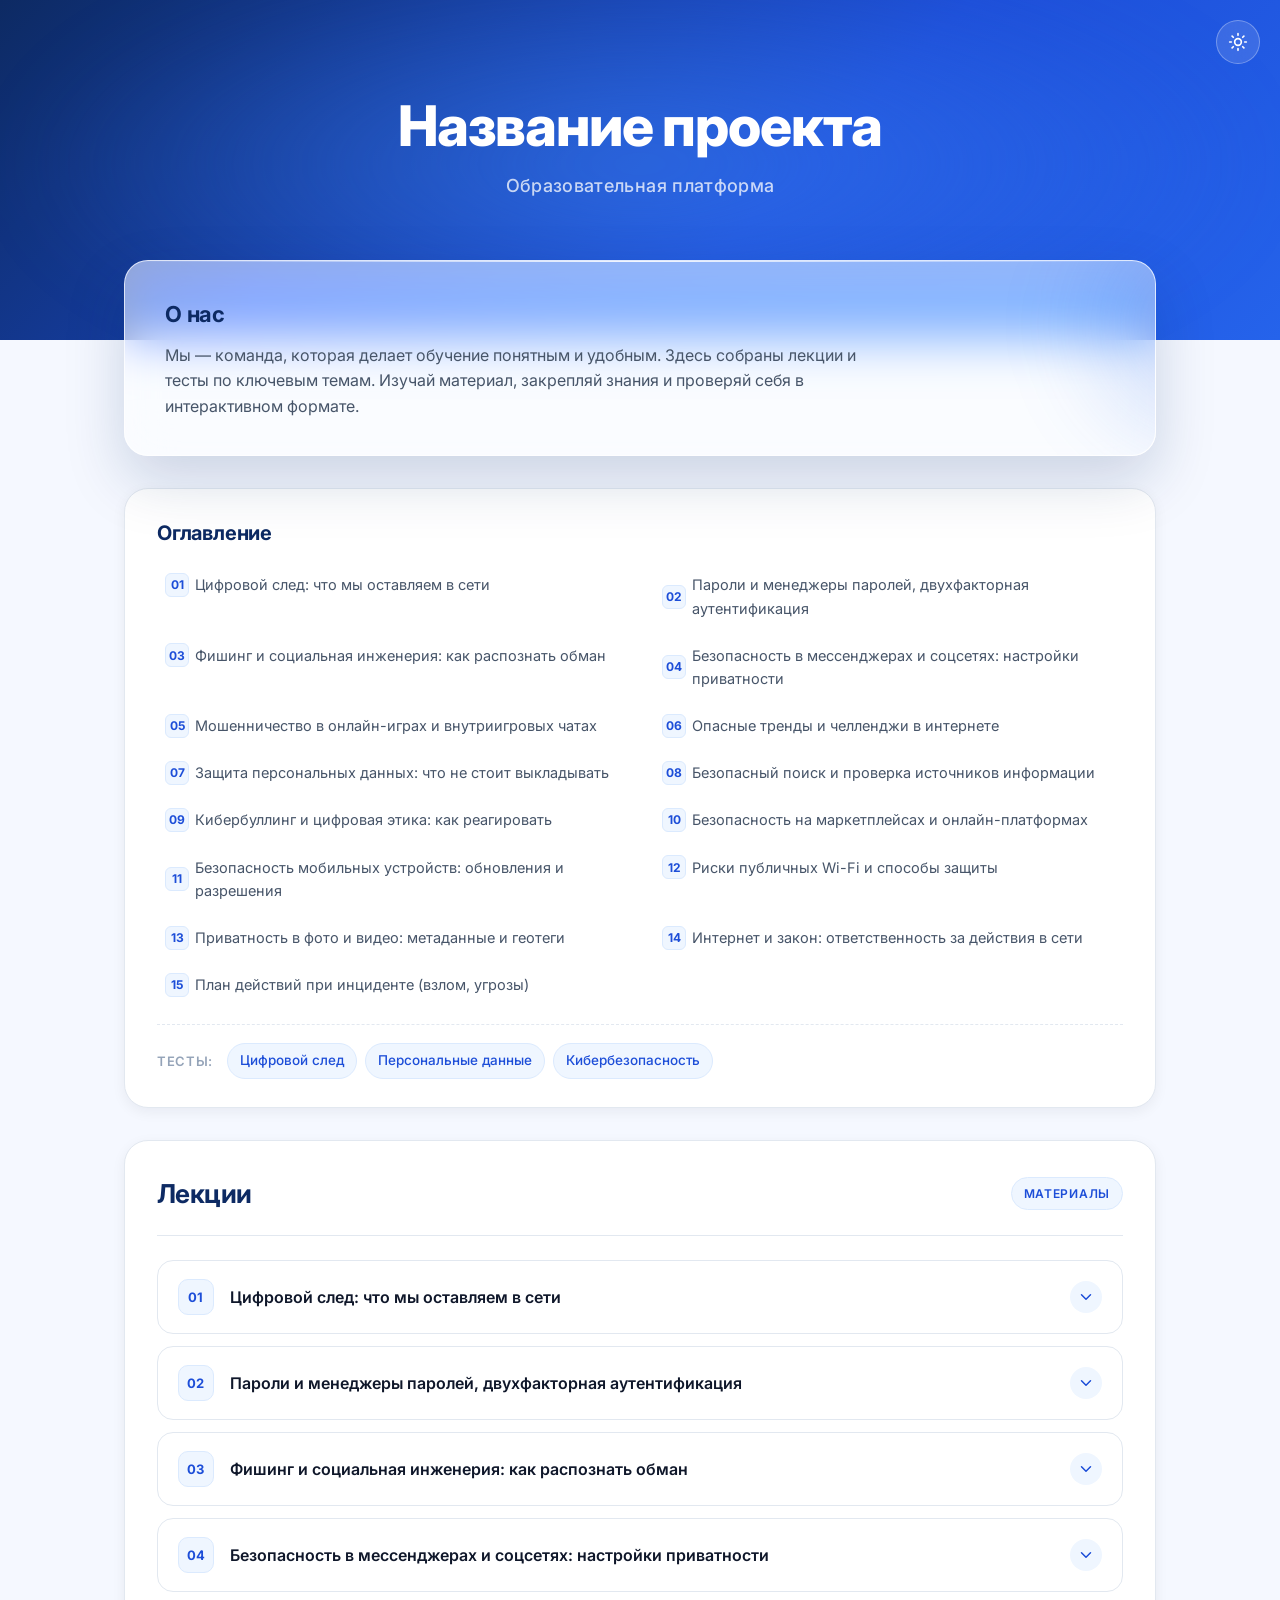
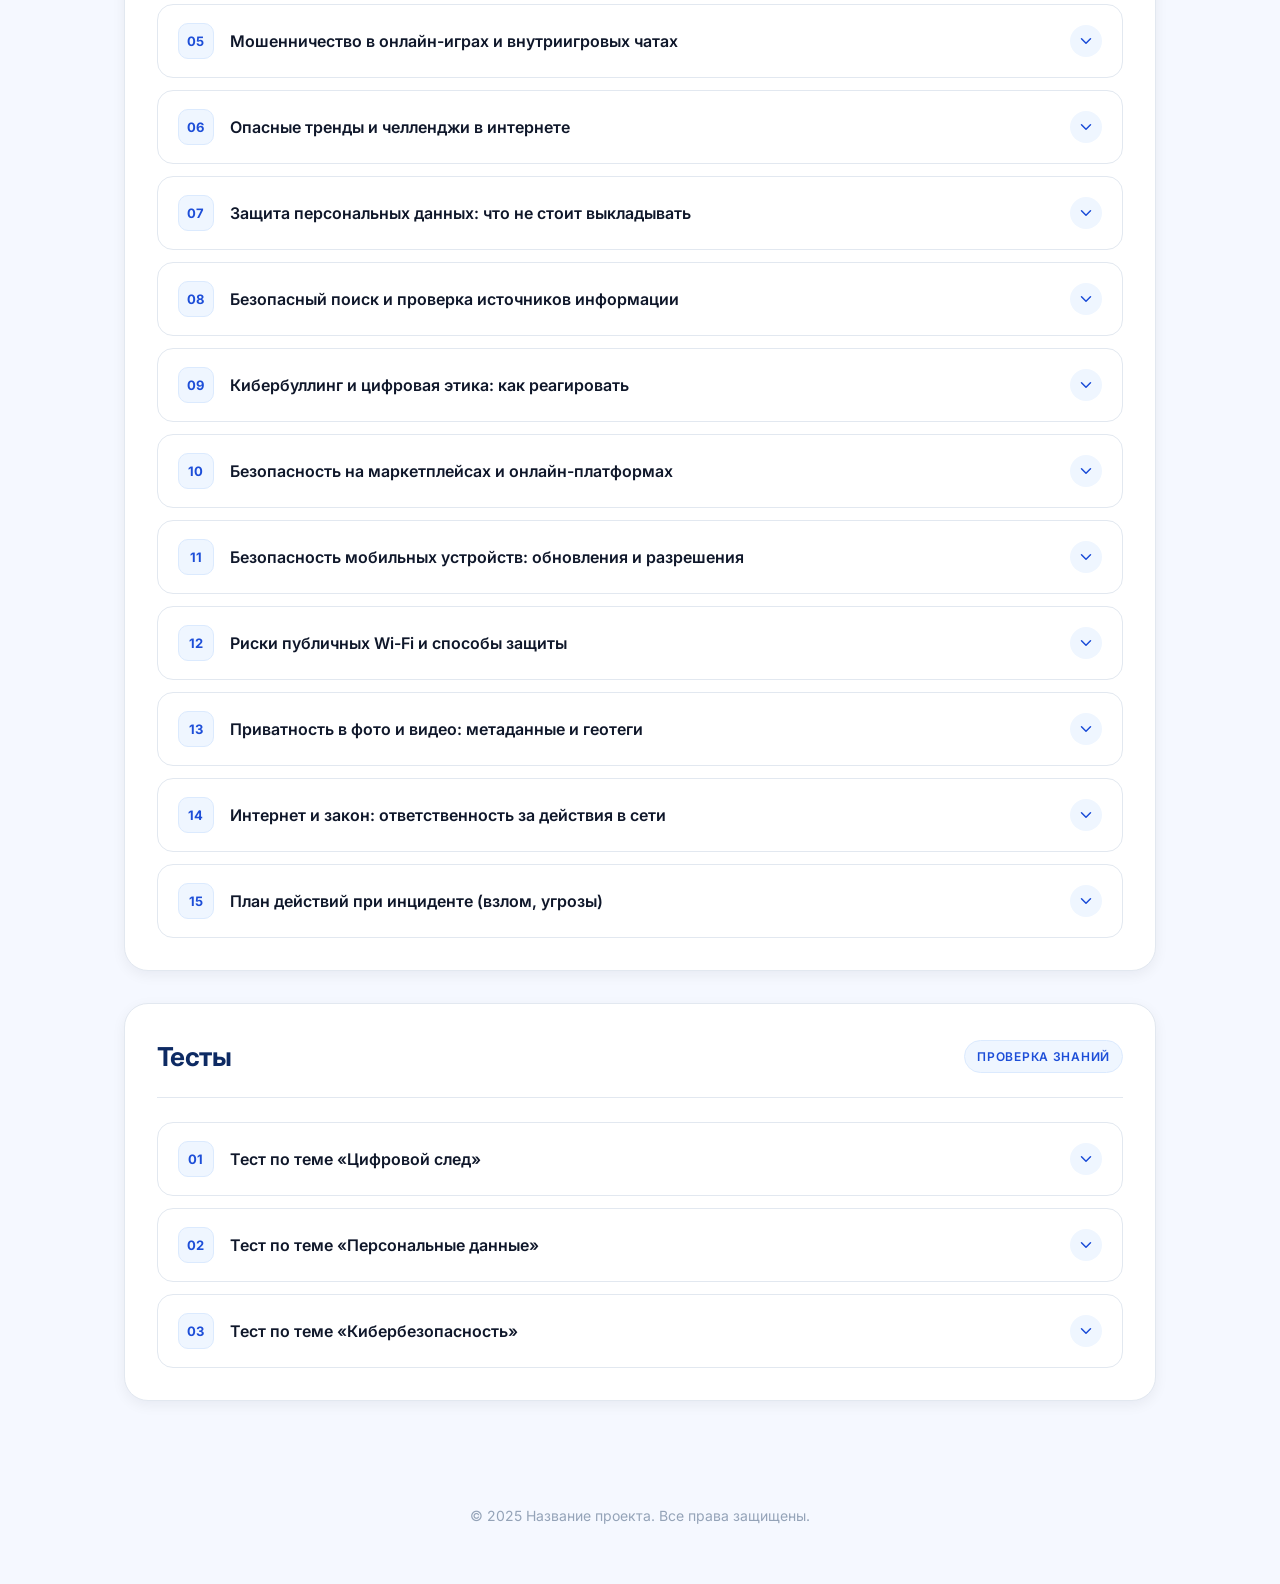
==== index.html @ c42ae63b "Rename dsglkdsg.html to index.html" ====
<!DOCTYPE html>
<html lang="ru">
<head>
  <meta charset="UTF-8" />
  <meta name="viewport" content="width=device-width, initial-scale=1.0" />
  <title>Проект | Лекции и Тесты</title>
  <link rel="preconnect" href="https://fonts.googleapis.com" />
  <link rel="preconnect" href="https://fonts.gstatic.com" crossorigin />
  <link href="https://fonts.googleapis.com/css2?family=Inter:wght@400;500;600;700;800&display=swap" rel="stylesheet" />
  <link rel="stylesheet" href="style2.css" />
</head>
<body>

  <!-- ШАПКА -->
  <header class="hero">
    <button class="theme-toggle" id="themeToggle" aria-label="Переключить тему">
      <svg class="icon-sun" viewBox="0 0 24 24" width="20" height="20">
        <circle cx="12" cy="12" r="4" fill="none" stroke="currentColor" stroke-width="2"/>
        <path d="M12 2v2M12 20v2M4.93 4.93l1.41 1.41M17.66 17.66l1.41 1.41M2 12h2M20 12h2M4.93 19.07l1.41-1.41M17.66 6.34l1.41-1.41"
              fill="none" stroke="currentColor" stroke-width="2" stroke-linecap="round"/>
      </svg>
      <svg class="icon-moon" viewBox="0 0 24 24" width="20" height="20">
        <path d="M21 12.79A9 9 0 1 1 11.21 3 7 7 0 0 0 21 12.79z"
              fill="none" stroke="currentColor" stroke-width="2" stroke-linejoin="round"/>
      </svg>
    </button>

    <div class="hero__inner">
      <h1 class="hero__title">Название проекта</h1>
      <p class="hero__subtitle">Образовательная платформа</p>
    </div>
    <div class="hero__glow"></div>
  </header>

  <!-- ПЛАШКА О НАС -->
  <section class="about-wrap">
    <div class="about">
      <h2 class="about__title">О нас</h2>
      <p class="about__text">
        Мы — команда, которая делает обучение понятным и удобным.
        Здесь собраны лекции и тесты по ключевым темам. Изучай материал,
        закрепляй знания и проверяй себя в интерактивном формате.
      </p>
    </div>
  </section>

  <!-- ОГЛАВЛЕНИЕ -->
  <section class="toc-wrap" id="toc">
    <nav class="toc" aria-label="Оглавление">
      <h2 class="toc__title">Оглавление</h2>
      <ol class="toc__list">
        <li><a href="#lec-01" data-toc-link>Цифровой след: что мы оставляем в сети</a></li>
        <li><a href="#lec-02" data-toc-link>Пароли и менеджеры паролей, двухфакторная аутентификация</a></li>
        <li><a href="#lec-03" data-toc-link>Фишинг и социальная инженерия: как распознать обман</a></li>
        <li><a href="#lec-04" data-toc-link>Безопасность в мессенджерах и соцсетях: настройки приватности</a></li>
        <li><a href="#lec-05" data-toc-link>Мошенничество в онлайн-играх и внутриигровых чатах</a></li>
        <li><a href="#lec-06" data-toc-link>Опасные тренды и челленджи в интернете</a></li>
        <li><a href="#lec-07" data-toc-link>Защита персональных данных: что не стоит выкладывать</a></li>
        <li><a href="#lec-08" data-toc-link>Безопасный поиск и проверка источников информации</a></li>
        <li><a href="#lec-09" data-toc-link>Кибербуллинг и цифровая этика: как реагировать</a></li>
        <li><a href="#lec-10" data-toc-link>Безопасность на маркетплейсах и онлайн-платформах</a></li>
        <li><a href="#lec-11" data-toc-link>Безопасность мобильных устройств: обновления и разрешения</a></li>
        <li><a href="#lec-12" data-toc-link>Риски публичных Wi-Fi и способы защиты</a></li>
        <li><a href="#lec-13" data-toc-link>Приватность в фото и видео: метаданные и геотеги</a></li>
        <li><a href="#lec-14" data-toc-link>Интернет и закон: ответственность за действия в сети</a></li>
        <li><a href="#lec-15" data-toc-link>План действий при инциденте (взлом, угрозы)</a></li>
      </ol>
      <div class="toc__tests">
        <span class="toc__tests-label">Тесты:</span>
        <a href="#test-01" data-toc-link>Цифровой след</a>
        <a href="#test-02" data-toc-link>Персональные данные</a>
        <a href="#test-03" data-toc-link>Кибербезопасность</a>
      </div>
    </nav>
  </section>

  <!-- ОСНОВНОЙ КОНТЕНТ -->
  <main class="content">

    <!-- ЛЕКЦИИ -->
    <section class="panel">
      <header class="panel__header">
        <h2 class="panel__title">Лекции</h2>
        <span class="panel__badge">Материалы</span>
      </header>

      <div class="accordion" data-accordion>

        <div class="item" id="lec-01">
          <button class="item__head" aria-expanded="false">
            <span class="item__num">01</span>
            <span class="item__name">Цифровой след: что мы оставляем в сети</span>
            <span class="item__arrow" aria-hidden="true">
              <svg viewBox="0 0 24 24" width="18" height="18">
                <path d="M6 9l6 6 6-6" fill="none" stroke="currentColor" stroke-width="2" stroke-linecap="round" stroke-linejoin="round"/>
              </svg>
            </span>
          </button>
          <div class="item__body">
            <div class="item__content">
              <p>
                <b>Цифровой след</b> — это все данные, которые остаются после вашей активности в сети.
                Он бывает <b>активный</b> (вы сами публикуете: посты, комментарии, фото, отзывы, регистрации) и <b>пассивный</b> (собирается автоматически: IP-адрес, cookies, геолокация, история браузера, метаданные устройств).
                След формируют соцсети, поисковики, магазины, приложения и даже «умные» устройства. Важно понимать: интернет плохо забывает — удалённые посты могут сохраняться в кэше, копиях и архивах.
                След влияет на репутацию, может использоваться для травли, мошенничества, доксинга и социальной инженерии. Практика: минимизируйте лишние данные при регистрации, проверяйте настройки приватности,
                используйте разные почты для разных целей, периодически «гуглите себя», удаляйте старые аккаунты и непубличную информацию.
              </p>
              <p>
                Понимание цифрового следа важно для защиты приватности,
                репутации и цифровой гигиены.
              </p>
            </div>
          </div>
        </div>

        <div class="item" id="lec-02">
          <button class="item__head" aria-expanded="false">
            <span class="item__num">02</span>
            <span class="item__name">Пароли и менеджеры паролей, двухфакторная аутентификация</span>
            <span class="item__arrow" aria-hidden="true">
              <svg viewBox="0 0 24 24" width="18" height="18">
                <path d="M6 9l6 6 6-6" fill="none" stroke="currentColor" stroke-width="2" stroke-linecap="round" stroke-linejoin="round"/>
              </svg>
            </span>
          </button>
          <div class="item__body">
            <div class="item__content">
              <p>
                <b>Пароль</b> — первый барьер доступа к аккаунтам.
                Главные правила: пароли должны быть <b>длинными и уникальными</b> для каждого сервиса (минимум 12–16 символов, лучше — случайная фраза), их нельзя повторять и нельзя хранить в заметках или на стикерах.
                Человеку сложно запомнить десятки уникальных паролей, поэтому используют <b>менеджеры паролей</b> — программы, которые генерируют и хранят пароли в зашифрованном виде под одним мастер-паролем.
                <b>Двухфакторная аутентификация (2FA)</b> добавляет второй фактор: код из приложения, push-уведомление или аппаратный ключ. Даже если пароль украдут, без второго фактора вход не состоится. Лучше использовать приложения-аутентификаторы или аппаратные ключи, чем SMS (SMS уязвимы к перехвату и подмене SIM).
                Никогда не сообщайте коды 2FA никому — ни «поддержке», ни «другу».
              </p>
            </div>
          </div>
        </div>

        <div class="item" id="lec-03">
          <button class="item__head" aria-expanded="false">
            <span class="item__num">03</span>
            <span class="item__name">Фишинг и социальная инженерия: как распознать обман</span>
            <span class="item__arrow" aria-hidden="true">
              <svg viewBox="0 0 24 24" width="18" height="18">
                <path d="M6 9l6 6 6-6" fill="none" stroke="currentColor" stroke-width="2" stroke-linecap="round" stroke-linejoin="round"/>
              </svg>
            </span>
          </button>
          <div class="item__body">
            <div class="item__content">
              <p>
                <b>Фишинг</b> — это мошенничество, при котором злоумышленник выманивает данные (пароли, коды, карты) или заставляет совершить действие (перевести деньги, установить программу).
                Социальная инженерия воздействует на эмоции: страх, срочность, жадность, любопытство, авторитет.
                Типичные признаки: неожиданное сообщение о «блокировке», «выигрыше», «штрафе»; требование действовать немедленно; просьба сообщить код или пароль;
                подозрительная ссылка; ошибки в тексте; несовпадение адреса отправителя; просьба установить программу или перейти по ссылке.
                Виды: массовый фишинг, целевой (spear phishing), «фишинг руководства» (BEC), поддельные сайты и QR-коды (quishing).
                Правило: <b>не переходите по ссылкам из подозрительных сообщений</b> — заходите на сайт вручную; проверяйте адрес; сомневаетесь — перезвоните по официальному номеру. Никакая настоящая организация не просит пароль или код 2FA.
              </p>
            </div>
          </div>
        </div>

        <div class="item" id="lec-04">
          <button class="item__head" aria-expanded="false">
            <span class="item__num">04</span>
            <span class="item__name">Безопасность в мессенджерах и соцсетях: настройки приватности</span>
            <span class="item__arrow" aria-hidden="true">
              <svg viewBox="0 0 24 24" width="18" height="18">
                <path d="M6 9l6 6 6-6" fill="none" stroke="currentColor" stroke-width="2" stroke-linecap="round" stroke-linejoin="round"/>
              </svg>
            </span>
          </button>
          <div class="item__body">
            <div class="item__content">
              <p>
                В мессенджерах и соцсетях важны три вещи: <b>кто вас видит, кто может вам писать и что о вас можно узнать</b>.
                Настройте приватность: закройте профиль от посторонних, ограничьте видимость номера телефона, списка друзей, фото,
                геолокации и статуса «онлайн». В мессенджерах включите двухфакторную аутентификацию, проверьте настройки «кто может
                добавлять в группы», отключите автозагрузку файлов от неизвестных, используйте сквозное шифрование (secret chats).
                Осторожно с публикацией: фото билетов, документов, адреса, расписания поездок, школы ребёнка. Не принимайте незнакомцев в
                друзья «просто так» — это источник социальной инженерии и травли. Помните: пересланные скриншоты и сообщения могут стать публичными;
                «исчезающие» сообщения не гарантируют полного удаления.
              </p>
            </div>
          </div>
        </div>

        <div class="item" id="lec-05">
          <button class="item__head" aria-expanded="false">
            <span class="item__num">05</span>
            <span class="item__name">Мошенничество в онлайн-играх и внутриигровых чатах</span>
            <span class="item__arrow" aria-hidden="true">
              <svg viewBox="0 0 24 24" width="18" height="18">
                <path d="M6 9l6 6 6-6" fill="none" stroke="currentColor" stroke-width="2" stroke-linecap="round" stroke-linejoin="round"/>
              </svg>
            </span>
          </button>
          <div class="item__body">
            <div class="item__content">
              <p>
                В играх мошенники используют доверие и азарт.
                Схемы: «бесплатные скины/валюта» по ссылке, просьба «одолжить» предмет или аккаунт,
                фейковые трейды (подмена предмета), продажа аккаунтов, «помощь» с выводом средств, фишинговые
                сайты под видом официальных, просьбы установить мод или чит (часто это вредоносное ПО).
                В чатах — давление, шантаж, «дружба» ради доступа. Правила: не переходите по внешним ссылкам,
                не сообщайте логин/пароль и коды, не устанавливайте сторонние программы, используйте официальные
                торговые площадки, включайте 2FA, проверяйте каждую сделку в интерфейсе игры, не доверяйте «гарантам»
                из чата. Помните: бесплатный сыр — приманка; администрация игры никогда не просит пароль.
              </p>
            </div>
          </div>
        </div>

        <div class="item" id="lec-06">
          <button class="item__head" aria-expanded="false">
            <span class="item__num">06</span>
            <span class="item__name">Опасные тренды и челленджи в интернете</span>
            <span class="item__arrow" aria-hidden="true">
              <svg viewBox="0 0 24 24" width="18" height="18">
                <path d="M6 9l6 6 6-6" fill="none" stroke="currentColor" stroke-width="2" stroke-linecap="round" stroke-linejoin="round"/>
              </svg>
            </span>
          </button>
          <div class="item__body">
            <div class="item__content">
              <p>
                Вирусные челленджи и тренды дают ощущение причастности и лайки, но могут быть опасны для здоровья, психики, приватности и закона.
                Признаки опасного тренда: требуется риск для жизни/здоровья, нарушение закона, унижение других, передача личных данных,
                «испытание» на выносливость, призыв к травле или вандализму. Механика вовлечения: срочность, соревнование, страх «выпасть
                из компании», давление сверстников. Алгоритмы соцсетей усиливают эмоциональный и рискованный контент. Правила: критически
                оценивайте последствия, не участвуйте в опасном ради лайков, не снимайте и не распространяйте опасные ролики
                (это может подтолкнуть других), сообщайте взрослым/модераторам о угрозах, помните об ответственности и о том,
                что видео останется в сети.
              </p>
            </div>
          </div>
        </div>

        <div class="item" id="lec-07">
          <button class="item__head" aria-expanded="false">
            <span class="item__num">07</span>
            <span class="item__name">Защита персональных данных: что не стоит выкладывать</span>
            <span class="item__arrow" aria-hidden="true">
              <svg viewBox="0 0 24 24" width="18" height="18">
                <path d="M6 9l6 6 6-6" fill="none" stroke="currentColor" stroke-width="2" stroke-linecap="round" stroke-linejoin="round"/>
              </svg>
            </span>
          </button>
          <div class="item__body">
            <div class="item__content">
              <p>
                Персональные данные — любая информация, по которой можно вас идентифицировать:
                <b>ФИО, дата рождения, адрес, телефон, email, паспорт, СНИЛС, фото, биометрия, геолокация, IP</b>.
                Не выкладывайте публично: документы и их номера, домашний адрес и точную геолокацию,
                номер школы/класса и расписание, данные банковских карт, медицинские сведения, фото ключей и
                пропусков, билеты со штрихкодами, данные членов семьи без их согласия. Опасности: кража личности,
                мошенничество, доксинг, сталкинг, шантаж. Принцип минимизации данных: сообщайте только необходимое;
                проверяйте, зачем сайту поле «необязательно»; отзывайте доступ приложений к контактам, камере, геолокации;
                используйте псевдонимы там, где это уместно; помните о праве на защиту персональных данных.
              </p>
            </div>
          </div>
        </div>

        <div class="item" id="lec-08">
          <button class="item__head" aria-expanded="false">
            <span class="item__num">08</span>
            <span class="item__name">Безопасный поиск и проверка источников информации</span>
            <span class="item__arrow" aria-hidden="true">
              <svg viewBox="0 0 24 24" width="18" height="18">
                <path d="M6 9l6 6 6-6" fill="none" stroke="currentColor" stroke-width="2" stroke-linecap="round" stroke-linejoin="round"/>
              </svg>
            </span>
          </button>
          <div class="item__body">
            <div class="item__content">
              <p>
                В интернете много недостоверной информации: фейки, манипуляции, реклама под видом новостей, ИИ-контент.
                Правила безопасного поиска: используйте официальные и первоисточники; проверяйте дату публикации;
                смотрите на автора и его компетенцию; ищите подтверждение в 2–3 независимых источниках; отделяйте факты от мнений;
                настороженно относитесь к кричащим заголовкам, эмоциональным призывам и «сенсациям»; проверяйте фото и видео
                (обратный поиск изображений, признаки монтажа и ИИ-генерации); не переходите по рекламным и подозрительным ссылкам;
                для поиска используйте проверенные поисковики и настройки безопасного поиска. Критическое мышление — главный инструмент:
                задавайте вопросы <b>«кто это сказал?»</b>, <b>«зачем?»</b>, <b>«есть ли доказательства?»</b>, <b>«что опущено?»</b>.
              </p>
            </div>
          </div>
        </div>

        <div class="item" id="lec-09">
          <button class="item__head" aria-expanded="false">
            <span class="item__num">09</span>
            <span class="item__name">Кибербуллинг и цифровая этика: как реагировать</span>
            <span class="item__arrow" aria-hidden="true">
              <svg viewBox="0 0 24 24" width="18" height="18">
                <path d="M6 9l6 6 6-6" fill="none" stroke="currentColor" stroke-width="2" stroke-linecap="round" stroke-linejoin="round"/>
              </svg>
            </span>
          </button>
          <div class="item__body">
            <div class="item__content">
              <p>
                <b>Кибербуллинг</b> — систематическая травля в сети: оскорбления, угрозы, распространение слухов и фото, исключение из групп,
                преследование. <b>Особенности</b>: круглосуточность, анонимность агрессора, широкая аудитория, следы сохраняются.
                <b>Цифровая этика</b>: уважение, недопустимость унижения, ответственность за слова, согласие на публикацию чужих фото, приватность.
                Если вы столкнулись с <b>травлей</b>: не отвечайте агрессией, сохраните доказательства (скриншоты), заблокируйте обидчика,
                пожалуйтесь модераторам/администрации, расскажите взрослым/доверенному человеку, при угрозах — обратитесь в полицию.
                Если травят другого — не оставайтесь в стороне: поддержите, не распространяйте, сообщите. Помните: молчание свидетелей
                усиливает агрессора, а поддержка снижает вред.
              </p>
            </div>
          </div>
        </div>

        <div class="item" id="lec-10">
          <button class="item__head" aria-expanded="false">
            <span class="item__num">10</span>
            <span class="item__name">Безопасность на маркетплейсах и онлайн-платформах</span>
            <span class="item__arrow" aria-hidden="true">
              <svg viewBox="0 0 24 24" width="18" height="18">
                <path d="M6 9l6 6 6-6" fill="none" stroke="currentColor" stroke-width="2" stroke-linecap="round" stroke-linejoin="round"/>
              </svg>
            </span>
          </button>
          <div class="item__body">
            <div class="item__content">
              <p>
                На маркетплейсах риски связаны с продавцами, оплатой и доставкой.
                <b>Признаки мошенничества</b>: подозрительно низкая цена, требование оплаты вне платформы (перевод на карту, мессенджер),
                просьба перейти по ссылке для «оформления», фейковые отзывы, новый продавец без истории, давление «срочно».
                Правила: общайтесь и платите <b>только внутри платформы</b> (защита сделки), проверяйте рейтинг и отзывы, читайте условия возврата,
                не сообщайте коды из SMS, не переходите в мессенджеры по просьбе продавца, проверяйте адрес сайта (фишинг),
                сохраняйте переписку и чеки. При получении товара — проверяйте до оплаты, если возможно;
                при проблеме — используйте официальные споры и поддержку, а не «личные договорённости».
                Осторожно с «предоплатой» и «бронью» вне системы.
              </p>
            </div>
          </div>
        </div>

        <div class="item" id="lec-11">
          <button class="item__head" aria-expanded="false">
            <span class="item__num">11</span>
            <span class="item__name">Безопасность мобильных устройств: обновления и разрешения</span>
            <span class="item__arrow" aria-hidden="true">
              <svg viewBox="0 0 24 24" width="18" height="18">
                <path d="M6 9l6 6 6-6" fill="none" stroke="currentColor" stroke-width="2" stroke-linecap="round" stroke-linejoin="round"/>
              </svg>
            </span>
          </button>
          <div class="item__body">
            <div class="item__content">
              <p>
                Смартфон содержит максимум личной информации, поэтому требует внимания.
                <b>Обновления ОС</b> и приложений закрывают уязвимости — устанавливайте их своевременно (лучше автоматически).
                <b>Разрешения приложений</b>: выдавайте только необходимые (фонарик не нуждается в контактах и микрофоне),
                проверяйте и отзывайте лишние, ограничивайте доступ к геолокации («только при использовании»).
                Скачивайте приложения только из официальных магазинов, проверяйте разработчика и отзывы,
                не устанавливайте APK из непроверенных источников. Включите блокировку экрана (PIN/биометрия), шифрование,
                «Найти устройство», резервное копирование, 2FA для аккаунта.
                Не подключайтесь к подозрительным Wi-Fi и не давайте доступ к устройству незнакомцам.
                Регулярно удаляйте неиспользуемые приложения и проверяйте, какие из них имеют доступ к данным.
              </p>
            </div>
          </div>
        </div>

        <div class="item" id="lec-12">
          <button class="item__head" aria-expanded="false">
            <span class="item__num">12</span>
            <span class="item__name">Риски публичных Wi-Fi и способы защиты</span>
            <span class="item__arrow" aria-hidden="true">
              <svg viewBox="0 0 24 24" width="18" height="18">
                <path d="M6 9l6 6 6-6" fill="none" stroke="currentColor" stroke-width="2" stroke-linecap="round" stroke-linejoin="round"/>
              </svg>
            </span>
          </button>
          <div class="item__body">
            <div class="item__content">
              <p>
                Публичные Wi-Fi (кафе, аэропорты, транспорт) удобны, но небезопасны:
                трафик могут перехватывать, злоумышленник может создать точку доступа с похожим названием (evil twin),
                возможны поддельные страницы авторизации для кражи данных. Риски: перехват паролей и переписки, подмена сайтов,
                внедрение вредоносного ПО. Защита: не входите в банковские приложения и не совершайте платежи через публичный Wi-Fi;
                используйте <b>VPN</b> для шифрования трафика; отключите автоподключение к открытым сетям и «общий доступ к файлам»;
                проверяйте название сети у сотрудников; используйте HTTPS и не игнорируйте предупреждения браузера;
                по возможности раздавайте интернет со своего телефона; после подключения «забудьте» сеть.
                Домашний Wi-Fi защитите паролем WPA2/WPA3 и сменой заводского пароля роутера.
              </p>
            </div>
          </div>
        </div>

        <div class="item" id="lec-13">
          <button class="item__head" aria-expanded="false">
            <span class="item__num">13</span>
            <span class="item__name">Приватность в фото и видео: метаданные и геотеги</span>
            <span class="item__arrow" aria-hidden="true">
              <svg viewBox="0 0 24 24" width="18" height="18">
                <path d="M6 9l6 6 6-6" fill="none" stroke="currentColor" stroke-width="2" stroke-linecap="round" stroke-linejoin="round"/>
              </svg>
            </span>
          </button>
          <div class="item__body">
            <div class="item__content">
              <p>
                Фото и видео могут содержать скрытую информацию — <b>метаданные (EXIF)</b>:
                модель устройства, дата и время, параметры съёмки, а часто и <b>геотеги</b> (координаты места).
                Публикуя снимок, вы можете случайно раскрыть домашний адрес, школу, маршруты, время отсутствия дома.
                Дополнительные риски: на фото видны документы, номера, ключи, отражения, детали интерьера;
                видео — голоса и лица окружающих без согласия. Защита: отключайте геотеги в камере или удаляйте метаданные перед публикацией;
                не публикуйте фото документов и билетов; размывайте/закрывайте чувствительные детали; ограничивайте аудиторию;
                получайте согласие на съёмку других людей; помните, что скриншоты и репосты выходят из-под контроля.
                Проверять и удалять метаданные можно в настройках телефона и специальных приложениях.
              </p>
            </div>
          </div>
        </div>

        <div class="item" id="lec-14">
          <button class="item__head" aria-expanded="false">
            <span class="item__num">14</span>
            <span class="item__name">Интернет и закон: ответственность за действия в сети</span>
            <span class="item__arrow" aria-hidden="true">
              <svg viewBox="0 0 24 24" width="18" height="18">
                <path d="M6 9l6 6 6-6" fill="none" stroke="currentColor" stroke-width="2" stroke-linecap="round" stroke-linejoin="round"/>
              </svg>
            </span>
          </button>
          <div class="item__body">
            <div class="item__content">
              <p>
                Интернет не отменяет закон: анонимность иллюзорна, действия оставляют следы (IP, аккаунты, метаданные),
                а провайдеры и платформы хранят данные. <b>Ответственность наступает за</b>:
                оскорбления и клевету, угрозы, распространение персональных данных без согласия,
                нарушение авторских прав, экстремистские материалы, мошенничество, распространение вредоносных программ,
                призывы к незаконным действиям, травлю. Возраст ответственности зависит от страны и вида правонарушения;
                за несовершеннолетних отвечают родители. «Это была шутка» не освобождает от последствий.
                Цифровая этика и закон требуют уважения прав других: на приватность, честь, достоинство, интеллектуальную собственность.
                Перед публикацией спросите: не нарушает ли это чьи-то права и закон? Сохраняйте доказательства при нарушениях против вас.
              </p>
            </div>
          </div>
        </div>

        <div class="item" id="lec-15">
          <button class="item__head" aria-expanded="false">
            <span class="item__num">15</span>
            <span class="item__name">План действий при инциденте (взлом, угрозы)</span>
            <span class="item__arrow" aria-hidden="true">
              <svg viewBox="0 0 24 24" width="18" height="18">
                <path d="M6 9l6 6 6-6" fill="none" stroke="currentColor" stroke-width="2" stroke-linecap="round" stroke-linejoin="round"/>
              </svg>
            </span>
          </button>
          <div class="item__body">
            <div class="item__content">
              <p>
                При взломе аккаунта: <b>не паникуйте</b>; смените пароль (с другого устройства), включите/перепроверьте <b>2FA</b>, завершите все сеансы,
                проверьте привязанные почты, телефоны, платёжные данные и правила пересылки; сообщите в поддержку сервиса;
                предупредите контакты о возможных сообщениях от вашего имени; проверьте устройства на вредоносное ПО.
                При финансовом мошенничестве: заблокируйте карту, обратитесь в банк, сохраните чеки и переписку, подайте заявление в полицию.
                При угрозах и травле: сохраните доказательства (скриншоты с датой, ссылки), заблокируйте агрессора, пожалуйтесь платформе,
                расскажите доверенным взрослым; при реальной опасности — в полицию. Общий алгоритм:
                <b>остановить утечку → сохранить доказательства → устранить причину → сообщить ответственным → восстановить защиту → сделать выводы</b>.
                Не удаляйте переписку и не «договаривайтесь» с вымогателями.
              </p>
            </div>
          </div>
        </div>

      </div>
    </section>

    <!-- ТЕСТЫ -->
    <section class="panel">
      <header class="panel__header">
        <h2 class="panel__title">Тесты</h2>
        <span class="panel__badge">Проверка знаний</span>
      </header>

      <div class="accordion" data-accordion>

        <!-- ТЕСТ 01 -->
        <div class="item" id="test-01">
          <button class="item__head" aria-expanded="false">
            <span class="item__num">01</span>
            <span class="item__name">Тест по теме «Цифровой след»</span>
            <span class="item__arrow" aria-hidden="true">
              <svg viewBox="0 0 24 24" width="18" height="18">
                <path d="M6 9l6 6 6-6" fill="none" stroke="currentColor" stroke-width="2" stroke-linecap="round" stroke-linejoin="round"/>
              </svg>
            </span>
          </button>
          <div class="item__body">
            <div class="item__content">
              <form class="quiz" data-quiz novalidate>

                <div class="quiz__q" data-question>
                  <p class="quiz__q-title"><b>1.</b> Что такое цифровой след?</p>
                  <label class="quiz__opt"><input type="radio" name="q1" value="a" data-correct="false"><span>Совокупность всех данных, которые пользователь оставляет в интернете</span></label>
                  <label class="quiz__opt"><input type="radio" name="q1" value="b" data-correct="true"><span>Данные, которые остаются после активности пользователя в сети (публикации и автоматически собранные)</span></label>
                  <label class="quiz__opt"><input type="radio" name="q1" value="c" data-correct="false"><span>Только комментарии и посты, которые человек публикует сам</span></label>
                  <label class="quiz__opt"><input type="radio" name="q1" value="d" data-correct="false"><span>История покупок в интернет-магазинах</span></label>
                </div>

                <div class="quiz__q" data-question>
                  <p class="quiz__q-title"><b>2.</b> Какой из примеров относится к <i>пассивному</i> цифровому следу?</p>
                  <label class="quiz__opt"><input type="radio" name="q2" value="a" data-correct="false"><span>Пост в соцсети</span></label>
                  <label class="quiz__opt"><input type="radio" name="q2" value="b" data-correct="false"><span>Комментарий под видео</span></label>
                  <label class="quiz__opt"><input type="radio" name="q2" value="c" data-correct="true"><span>IP-адрес и cookies, которые сохраняются автоматически</span></label>
                  <label class="quiz__opt"><input type="radio" name="q2" value="d" data-correct="false"><span>Отзыв в интернет-магазине</span></label>
                </div>

                <div class="quiz__q" data-question>
                  <p class="quiz__q-title"><b>3.</b> Почему важно понимать свой цифровой след?</p>
                  <label class="quiz__opt"><input type="radio" name="q3" value="a" data-correct="true"><span>Чтобы защищать приватность, репутацию и не попадать в руки мошенников</span></label>
                  <label class="quiz__opt"><input type="radio" name="q3" value="b" data-correct="false"><span>Чтобы получать больше рекламы</span></label>
                  <label class="quiz__opt"><input type="radio" name="q3" value="c" data-correct="false"><span>Чтобы увеличить количество подписчиков</span></label>
                  <label class="quiz__opt"><input type="radio" name="q3" value="d" data-correct="false"><span>Это не важно — интернет всё забывает</span></label>
                </div>

                <div class="quiz__q" data-question>
                  <p class="quiz__q-title"><b>4.</b> Что из перечисленного поможет уменьшить цифровой след?</p>
                  <label class="quiz__opt"><input type="radio" name="q4" value="a" data-correct="false"><span>Публиковать больше личной информации</span></label>
                  <label class="quiz__opt"><input type="radio" name="q4" value="b" data-correct="true"><span>Проверять настройки приватности и удалять старые аккаунты</span></label>
                  <label class="quiz__opt"><input type="radio" name="q4" value="c" data-correct="false"><span>Использовать один пароль для всех сервисов</span></label>
                  <label class="quiz__opt"><input type="radio" name="q4" value="d" data-correct="false"><span>Не выходить в интернет вообще</span></label>
                </div>

                <div class="quiz__q" data-question>
                  <p class="quiz__q-title"><b>5.</b> Верно ли утверждение: «Удалённые из интернета данные исчезают навсегда»?</p>
                  <label class="quiz__opt"><input type="radio" name="q5" value="a" data-correct="false"><span>Верно — как только пост удалён, его нет</span></label>
                  <label class="quiz__opt"><input type="radio" name="q5" value="b" data-correct="true"><span>Неверно — данные могут оставаться в кэше, копиях и архивах</span></label>
                  <label class="quiz__opt"><input type="radio" name="q5" value="c" data-correct="false"><span>Верно, если удалить аккаунт</span></label>
                  <label class="quiz__opt"><input type="radio" name="q5" value="d" data-correct="false"><span>Верно только для фото</span></label>
                </div>

                <div class="quiz__actions">
                  <button type="button" class="btn" data-quiz-check>Проверить</button>
                  <button type="button" class="btn btn--ghost" data-quiz-reset hidden>Пройти заново</button>
                </div>
                <p class="quiz__result" data-quiz-result hidden></p>
              </form>
            </div>
          </div>
        </div>

        <!-- ТЕСТ 02 -->
        <div class="item" id="test-02">
          <button class="item__head" aria-expanded="false">
            <span class="item__num">02</span>
            <span class="item__name">Тест по теме «Персональные данные»</span>
            <span class="item__arrow" aria-hidden="true">
              <svg viewBox="0 0 24 24" width="18" height="18">
                <path d="M6 9l6 6 6-6" fill="none" stroke="currentColor" stroke-width="2" stroke-linecap="round" stroke-linejoin="round"/>
              </svg>
            </span>
          </button>
          <div class="item__body">
            <div class="item__content">
              <form class="quiz" data-quiz novalidate>

                <div class="quiz__q" data-question>
                  <p class="quiz__q-title"><b>1.</b> Что относится к персональным данным?</p>
                  <label class="quiz__opt"><input type="radio" name="p1" value="a" data-correct="false"><span>Только фамилия и имя</span></label>
                  <label class="quiz__opt"><input type="radio" name="p1" value="b" data-correct="false"><span>Только паспортные данные</span></label>
                  <label class="quiz__opt"><input type="radio" name="p1" value="c" data-correct="true"><span>Любая информация, по которой можно идентифицировать человека</span></label>
                  <label class="quiz__opt"><input type="radio" name="p1" value="d" data-correct="false"><span>Только данные банковских карт</span></label>
                </div>

                <div class="quiz__q" data-question>
                  <p class="quiz__q-title"><b>2.</b> Что <i>не стоит</i> публиковать в открытом доступе?</p>
                  <label class="quiz__opt"><input type="radio" name="p2" value="a" data-correct="false"><span>Свои любимые фильмы</span></label>
                  <label class="quiz__opt"><input type="radio" name="p2" value="b" data-correct="true"><span>Фото паспорта, билетов и банковских карт</span></label>
                  <label class="quiz__opt"><input type="radio" name="p2" value="c" data-correct="false"><span>Мемы и картинки</span></label>
                  <label class="quiz__opt"><input type="radio" name="p2" value="d" data-correct="false"><span>Название любимой книги</span></label>
                </div>

                <div class="quiz__q" data-question>
                  <p class="quiz__q-title"><b>3.</b> Принцип минимизации данных означает:</p>
                  <label class="quiz__opt"><input type="radio" name="p3" value="a" data-correct="true"><span>Сообщать только ту информацию, которая действительно необходима</span></label>
                  <label class="quiz__opt"><input type="radio" name="p3" value="b" data-correct="false"><span>Указывать как можно больше данных о себе</span></label>
                  <label class="quiz__opt"><input type="radio" name="p3" value="c" data-correct="false"><span>Хранить все данные в одном месте</span></label>
                  <label class="quiz__opt"><input type="radio" name="p3" value="d" data-correct="false"><span>Не пользоваться интернетом</span></label>
                </div>

                <div class="quiz__q" data-question>
                  <p class="quiz__q-title"><b>4.</b> Что такое доксинг?</p>
                  <label class="quiz__opt"><input type="radio" name="p4" value="a" data-correct="false"><span>Вид компьютерной игры</span></label>
                  <label class="quiz__opt"><input type="radio" name="p4" value="b" data-correct="false"><span>Способ шифрования данных</span></label>
                  <label class="quiz__opt"><input type="radio" name="p4" value="c" data-correct="true"><span>Публикация чьих-то личных данных без согласия с целью травли</span></label>
                  <label class="quiz__opt"><input type="radio" name="p4" value="d" data-correct="false"><span>Резервное копирование файлов</span></label>
                </div>

                <div class="quiz__q" data-question>
                  <p class="quiz__q-title"><b>5.</b> Что следует сделать перед установкой приложения?</p>
                  <label class="quiz__opt"><input type="radio" name="p5" value="a" data-correct="false"><span>Сразу выдать все разрешения</span></label>
                  <label class="quiz__opt"><input type="radio" name="p5" value="b" data-correct="false"><span>Отключить антивирус</span></label>
                  <label class="quiz__opt"><input type="radio" name="p5" value="c" data-correct="true"><span>Проверить, какие разрешения оно запрашивает, и выдать только необходимые</span></label>
                  <label class="quiz__opt"><input type="radio" name="p5" value="d" data-correct="false"><span>Сообщить разработчику свой пароль</span></label>
                </div>

                <div class="quiz__actions">
                  <button type="button" class="btn" data-quiz-check>Проверить</button>
                  <button type="button" class="btn btn--ghost" data-quiz-reset hidden>Пройти заново</button>
                </div>
                <p class="quiz__result" data-quiz-result hidden></p>
              </form>
            </div>
          </div>
        </div>

        <!-- ТЕСТ 03 -->
        <div class="item" id="test-03">
          <button class="item__head" aria-expanded="false">
            <span class="item__num">03</span>
            <span class="item__name">Тест по теме «Кибербезопасность»</span>
            <span class="item__arrow" aria-hidden="true">
              <svg viewBox="0 0 24 24" width="18" height="18">
                <path d="M6 9l6 6 6-6" fill="none" stroke="currentColor" stroke-width="2" stroke-linecap="round" stroke-linejoin="round"/>
              </svg>
            </span>
          </button>
          <div class="item__body">
            <div class="item__content">
              <form class="quiz" data-quiz novalidate>

                <div class="quiz__q" data-question>
                  <p class="quiz__q-title"><b>1.</b> Какой пароль считается наиболее надёжным?</p>
                  <label class="quiz__opt"><input type="radio" name="k1" value="a" data-correct="false"><span>qwerty123</span></label>
                  <label class="quiz__opt"><input type="radio" name="k1" value="b" data-correct="false"><span>Дата рождения</span></label>
                  <label class="quiz__opt"><input type="radio" name="k1" value="c" data-correct="true"><span>Длинная уникальная фраза, сгенерированная менеджером паролей</span></label>
                  <label class="quiz__opt"><input type="radio" name="k1" value="d" data-correct="false"><span>Имя домашнего питомца</span></label>
                </div>

                <div class="quiz__q" data-question>
                  <p class="quiz__q-title"><b>2.</b> Что добавляет двухфакторная аутентификация (2FA)?</p>
                  <label class="quiz__opt"><input type="radio" name="k2" value="a" data-correct="true"><span>Второй фактор подтверждения личности помимо пароля</span></label>
                  <label class="quiz__opt"><input type="radio" name="k2" value="b" data-correct="false"><span>Второй пароль вместо первого</span></label>
                  <label class="quiz__opt"><input type="radio" name="k2" value="c" data-correct="false"><span>Отключает вход в аккаунт навсегда</span></label>
                  <label class="quiz__opt"><input type="radio" name="k2" value="d" data-correct="false"><span>Ускоряет работу интернета</span></label>
                </div>

                <div class="quiz__q" data-question>
                  <p class="quiz__q-title"><b>3.</b> Что такое фишинг?</p>
                  <label class="quiz__opt"><input type="radio" name="k3" value="a" data-correct="false"><span>Способ резервного копирования</span></label>
                  <label class="quiz__opt"><input type="radio" name="k3" value="b" data-correct="true"><span>Мошенничество, при котором выманивают данные или заставляют совершить действие</span></label>
                  <label class="quiz__opt"><input type="radio" name="k3" value="c" data-correct="false"><span>Вид антивируса</span></label>
                  <label class="quiz__opt"><input type="radio" name="k3" value="d" data-correct="false"><span>Тип социальной сети</span></label>
                </div>

                <div class="quiz__q" data-question>
                  <p class="quiz__q-title"><b>4.</b> Что делать при подключении к публичному Wi-Fi?</p>
                  <label class="quiz__opt"><input type="radio" name="k4" value="a" data-correct="false"><span>Сразу входить в банковское приложение</span></label>
                  <label class="quiz__opt"><input type="radio" name="k4" value="b" data-correct="false"><span>Отключить HTTPS-проверку</span></label>
                  <label class="quiz__opt"><input type="radio" name="k4" value="c" data-correct="true"><span>Использовать VPN и не совершать платежей</span></label>
                  <label class="quiz__opt"><input type="radio" name="k4" value="d" data-correct="false"><span>Подключиться к сети без пароля и названия</span></label>
                </div>

                <div class="quiz__q" data-question>
                  <p class="quiz__q-title"><b>5.</b> Что из перечисленного — признак фишингового сообщения?</p>
                  <label class="quiz__opt"><input type="radio" name="k5" value="a" data-correct="false"><span>Официальный адрес отправителя</span></label>
                  <label class="quiz__opt"><input type="radio" name="k5" value="b" data-correct="false"><span>Отсутствие ссылок и просьб</span></label>
                  <label class="quiz__opt"><input type="radio" name="k5" value="c" data-correct="true"><span>Срочность, требование сообщить код или перейти по ссылке</span></label>
                  <label class="quiz__opt"><input type="radio" name="k5" value="d" data-correct="false"><span>Подпись с именем отправителя</span></label>
                </div>

                <div class="quiz__actions">
                  <button type="button" class="btn" data-quiz-check>Проверить</button>
                  <button type="button" class="btn btn--ghost" data-quiz-reset hidden>Пройти заново</button>
                </div>
                <p class="quiz__result" data-quiz-result hidden></p>
              </form>
            </div>
          </div>
        </div>

      </div>
    </section>

  </main>

  <footer class="footer">
    <p>© 2025 Название проекта. Все права защищены.</p>
  </footer>

  <script src="scrypt2.js"></script>
</body>
</html>
---- style2.css ----
/* ===================== СВЕТЛАЯ ТЕМА (синяя) ===================== */
:root {
  --blue-900: #0a1f44;
  --blue-800: #0d2a63;
  --blue-700: #123a8a;
  --blue-600: #1d4ed8;
  --blue-500: #2563eb;
  --blue-400: #3b82f6;
  --blue-100: #dbeafe;
  --blue-50:  #eff6ff;

  --ink:      #0f172a;
  --ink-soft: #475569;
  --muted:    #94a3b8;

  --bg:       #f5f8ff;
  --card:     #ffffff;
  --line:     #e2e8f0;

  --hero-from: #0d2a63;
  --hero-mid:  #1d4ed8;
  --hero-to:   #2563eb;
  --hero-glow: rgba(59, 130, 246, 0.55);

  --about-bg:     rgba(255, 255, 255, 0.55);
  --about-border: rgba(255, 255, 255, 0.7);
  --about-glow:   rgba(37, 99, 235, 0.25);

  --ok-bg:    #e7f8ee;
  --ok-line:  #16a34a;
  --ok-ink:   #14532d;

  --err-bg:   #fdecec;
  --err-line: #dc2626;
  --err-ink:  #7f1d1d;

  --radius-lg: 24px;
  --radius-md: 16px;
  --radius-sm: 12px;

  --shadow-sm: 0 4px 14px rgba(15, 23, 42, 0.06);
  --shadow-md: 0 10px 30px rgba(15, 23, 42, 0.08);
  --shadow-lg: 0 24px 60px rgba(13, 42, 99, 0.18);

  --ease: cubic-bezier(0.4, 0, 0.2, 1);
}

/* ===================== ТЁМНАЯ ТЕМА (фиолетовая + тёмно-коричневый) ===================== */
html[data-theme="dark"] {
  --blue-900: #1a0f2e;   /* глубокий фиолетовый (тёмный) */
  --blue-800: #2a1550;
  --blue-700: #3f1e77;
  --blue-600: #7c3aed;   /* фиолетовый (акцент) */
  --blue-500: #8b5cf6;
  --blue-400: #a78bfa;
  --blue-100: #3a2260;
  --blue-50:  #2a1a44;

  --ink:      #f0e6dc;   /* тёплый светлый (контраст к коричневому) */
  --ink-soft: #c9b8a8;
  --muted:    #8a7a6c;

  --bg:       #1a120c;   /* тёмно-коричневый фон */
  --card:     #241a12;   /* карточки — чуть светлее коричневого */
  --line:     #3a2a1e;

  --hero-from: #2a1550;
  --hero-mid:  #7c3aed;
  --hero-to:   #8b5cf6;
  --hero-glow: rgba(139, 92, 246, 0.55);

  --about-bg:     rgba(50, 32, 22, 0.55);
  --about-border: rgba(167, 139, 250, 0.22);
  --about-glow:   rgba(124, 58, 237, 0.35);

  --ok-bg:    #1a2e1e;
  --ok-line:  #22c55e;
  --ok-ink:   #bbf7d0;

  --err-bg:   #2e1414;
  --err-line: #ef4444;
  --err-ink:  #fecaca;

  --shadow-sm: 0 4px 14px rgba(0, 0, 0, 0.45);
  --shadow-md: 0 10px 30px rgba(0, 0, 0, 0.55);
  --shadow-lg: 0 24px 60px rgba(0, 0, 0, 0.65);
}

* { box-sizing: border-box; margin: 0; padding: 0; }
html { scroll-behavior: smooth; }
body {
  font-family: 'Inter', system-ui, -apple-system, sans-serif;
  background: var(--bg);
  color: var(--ink);
  line-height: 1.6;
  -webkit-font-smoothing: antialiased;
  min-height: 100vh;
  transition: background 0.45s var(--ease), color 0.45s var(--ease);
}

/* ===================== ШАПКА ===================== */
.hero {
  position: relative;
  background: linear-gradient(135deg, var(--hero-from) 0%, var(--hero-mid) 60%, var(--hero-to) 100%);
  color: #fff;
  padding: 96px 24px 140px;
  overflow: hidden;
  text-align: center;
  transition: background 0.45s var(--ease);
}
.hero__inner { position: relative; z-index: 2; }
.hero__title {
  font-size: clamp(32px, 5vw, 56px);
  font-weight: 800;
  letter-spacing: -0.02em;
  line-height: 1.1;
}
.hero__subtitle {
  margin-top: 14px;
  font-size: clamp(14px, 1.6vw, 18px);
  color: rgba(255, 255, 255, 0.75);
  font-weight: 500;
  letter-spacing: 0.02em;
}
.hero__glow {
  position: absolute;
  inset: -40% -20% auto -20%;
  height: 600px;
  background: radial-gradient(closest-side, var(--hero-glow), transparent 70%);
  filter: blur(40px);
  z-index: 1;
  pointer-events: none;
  transition: background 0.45s var(--ease);
}

.theme-toggle {
  position: absolute;
  top: 20px;
  right: 20px;
  z-index: 10;
  width: 44px;
  height: 44px;
  display: inline-flex;
  align-items: center;
  justify-content: center;
  border-radius: 50%;
  border: 1px solid rgba(255, 255, 255, 0.3);
  background: rgba(255, 255, 255, 0.12);
  backdrop-filter: blur(10px);
  -webkit-backdrop-filter: blur(10px);
  color: #fff;
  cursor: pointer;
  transition: background 0.25s var(--ease), transform 0.25s var(--ease);
}
.theme-toggle:hover { background: rgba(255, 255, 255, 0.22); transform: rotate(15deg); }
.theme-toggle .icon-moon { display: none; }
html[data-theme="dark"] .theme-toggle .icon-sun  { display: none; }
html[data-theme="dark"] .theme-toggle .icon-moon { display: block; }

/* ===================== ПЛАШКА О НАС ===================== */
.about-wrap {
  max-width: 1080px;
  margin: -80px auto 0;
  padding: 0 24px;
  position: relative;
  z-index: 5;
}
.about {
  position: relative;
  padding: 36px 40px;
  border-radius: var(--radius-lg);
  background: var(--about-bg);
  backdrop-filter: blur(24px) saturate(180%);
  -webkit-backdrop-filter: blur(24px) saturate(180%);
  border: 1px solid var(--about-border);
  box-shadow: var(--shadow-lg);
  overflow: hidden;
  transition: background 0.45s var(--ease), border-color 0.45s var(--ease);
}
.about::before {
  content: "";
  position: absolute;
  inset: 0 0 auto 0;
  height: 1px;
  background: linear-gradient(90deg, transparent, rgba(255,255,255,0.9), transparent);
}
html[data-theme="dark"] .about::before {
  background: linear-gradient(90deg, transparent, rgba(200,170,255,0.4), transparent);
}
.about::after {
  content: "";
  position: absolute;
  top: -50%; right: -20%;
  width: 320px; height: 320px;
  background: radial-gradient(closest-side, var(--about-glow), transparent);
  filter: blur(30px);
  pointer-events: none;
  transition: background 0.45s var(--ease);
}
.about__title {
  font-size: 22px;
  font-weight: 700;
  color: var(--blue-800);
  margin-bottom: 10px;
  letter-spacing: -0.01em;
  transition: color 0.45s var(--ease);
}
html[data-theme="dark"] .about__title { color: var(--blue-400); }
.about__text { color: var(--ink-soft); font-size: 16px; max-width: 720px; }

/* ===================== ОГЛАВЛЕНИЕ ===================== */
.toc-wrap {
  max-width: 1080px;
  margin: 32px auto 0;
  padding: 0 24px;
}
.toc {
  background: var(--card);
  border: 1px solid var(--line);
  border-radius: var(--radius-lg);
  box-shadow: var(--shadow-sm);
  padding: 28px 32px;
  transition: background 0.45s var(--ease), border-color 0.45s var(--ease);
}
.toc__title {
  font-size: 20px;
  font-weight: 700;
  color: var(--blue-800);
  margin-bottom: 16px;
  letter-spacing: -0.01em;
  transition: color 0.45s var(--ease);
}
html[data-theme="dark"] .toc__title { color: var(--blue-400); }

.toc__list {
  list-style: none;
  counter-reset: toc;
  display: grid;
  grid-template-columns: repeat(2, minmax(0, 1fr));
  gap: 8px 28px;
  padding: 0;
}
.toc__list li { counter-increment: toc; font-size: 14.5px; }
.toc__list li a {
  position: relative;
  display: block;
  padding: 8px 10px 8px 38px;
  color: var(--ink-soft);
  text-decoration: none;
  border-radius: 10px;
  transition: background 0.2s var(--ease), color 0.2s var(--ease);
}
.toc__list li a::before {
  content: counter(toc, decimal-leading-zero);
  position: absolute;
  left: 8px;
  top: 50%;
  transform: translateY(-50%);
  font-size: 12px;
  font-weight: 700;
  color: var(--blue-600);
  background: var(--blue-50);
  border: 1px solid var(--blue-100);
  width: 22px;
  height: 22px;
  display: flex;
  align-items: center;
  justify-content: center;
  border-radius: 6px;
  transition: background 0.45s var(--ease), border-color 0.45s var(--ease), color 0.45s var(--ease);
}
.toc__list li a:hover { background: var(--blue-50); color: var(--blue-700); }
html[data-theme="dark"] .toc__list li a:hover { color: var(--blue-400); }

.toc__tests {
  margin-top: 20px;
  padding-top: 18px;
  border-top: 1px dashed var(--line);
  display: flex;
  flex-wrap: wrap;
  align-items: center;
  gap: 8px;
}
.toc__tests-label {
  font-size: 13px;
  font-weight: 600;
  color: var(--muted);
  text-transform: uppercase;
  letter-spacing: 0.05em;
  margin-right: 6px;
}
.toc__tests a {
  font-size: 13.5px;
  font-weight: 500;
  color: var(--blue-600);
  background: var(--blue-50);
  padding: 6px 12px;
  border-radius: 999px;
  text-decoration: none;
  border: 1px solid var(--blue-100);
  transition: all 0.2s var(--ease);
}
.toc__tests a:hover {
  background: var(--blue-600);
  color: #fff;
  border-color: var(--blue-600);
}

/* ===================== ОСНОВНОЙ КОНТЕНТ ===================== */
.content {
  max-width: 1080px;
  margin: 32px auto 64px;
  padding: 0 24px;
  display: grid;
  gap: 32px;
}
.panel {
  background: var(--card);
  border-radius: var(--radius-lg);
  border: 1px solid var(--line);
  box-shadow: var(--shadow-sm);
  padding: 32px;
  transition: background 0.45s var(--ease), border-color 0.45s var(--ease), box-shadow 0.45s var(--ease);
}
.panel:hover { box-shadow: var(--shadow-md); }
.panel__header {
  display: flex;
  align-items: center;
  justify-content: space-between;
  gap: 16px;
  margin-bottom: 24px;
  padding-bottom: 20px;
  border-bottom: 1px solid var(--line);
}
.panel__title {
  font-size: 26px;
  font-weight: 700;
  color: var(--blue-800);
  letter-spacing: -0.02em;
  transition: color 0.45s var(--ease);
}
html[data-theme="dark"] .panel__title { color: var(--blue-400); }
.panel__badge {
  font-size: 12px;
  font-weight: 600;
  color: var(--blue-600);
  background: var(--blue-50);
  border: 1px solid var(--blue-100);
  padding: 6px 12px;
  border-radius: 999px;
  text-transform: uppercase;
  letter-spacing: 0.06em;
  white-space: nowrap;
  transition: background 0.45s var(--ease), border-color 0.45s var(--ease), color 0.45s var(--ease);
}

/* ===================== АККОРДЕОН ===================== */
.accordion { display: flex; flex-direction: column; gap: 12px; }
.item {
  border: 1px solid var(--line);
  border-radius: var(--radius-md);
  background: var(--card);
  overflow: hidden;
  transition: border-color 0.3s var(--ease), box-shadow 0.3s var(--ease), background 0.45s var(--ease);
}
.item:hover { border-color: var(--blue-100); }
.item.is-open {
  border-color: var(--blue-400);
  box-shadow: 0 0 0 4px rgba(59, 130, 246, 0.08);
}
html[data-theme="dark"] .item.is-open {
  box-shadow: 0 0 0 4px rgba(167, 139, 250, 0.12);
}
.item.item--flash { animation: flash 1.6s var(--ease); }
@keyframes flash {
  0%   { box-shadow: 0 0 0 0 rgba(59, 130, 246, 0.45); }
  60%  { box-shadow: 0 0 0 10px rgba(59, 130, 246, 0); }
  100% { box-shadow: 0 0 0 0 rgba(59, 130, 246, 0); }
}
html[data-theme="dark"] .item.item--flash { animation: flashDark 1.6s var(--ease); }
@keyframes flashDark {
  0%   { box-shadow: 0 0 0 0 rgba(167, 139, 250, 0.5); }
  60%  { box-shadow: 0 0 0 10px rgba(167, 139, 250, 0); }
  100% { box-shadow: 0 0 0 0 rgba(167, 139, 250, 0); }
}

.item__head {
  width: 100%;
  display: flex;
  align-items: center;
  gap: 16px;
  padding: 18px 20px;
  background: transparent;
  border: none;
  cursor: pointer;
  text-align: left;
  font-family: inherit;
  color: var(--ink);
  transition: background 0.25s var(--ease);
}
.item__head:hover { background: var(--blue-50); }
.item__num {
  font-size: 13px;
  font-weight: 700;
  color: var(--blue-600);
  background: var(--blue-50);
  border: 1px solid var(--blue-100);
  width: 36px;
  height: 36px;
  display: inline-flex;
  align-items: center;
  justify-content: center;
  border-radius: 10px;
  flex-shrink: 0;
  letter-spacing: 0.02em;
  transition: all 0.3s var(--ease);
}
.item.is-open .item__num {
  background: var(--blue-600);
  border-color: var(--blue-600);
  color: #fff;
}
.item__name { flex: 1; font-size: 16px; font-weight: 600; color: var(--ink); transition: color 0.45s var(--ease); }
.item__arrow {
  display: inline-flex;
  align-items: center;
  justify-content: center;
  width: 32px;
  height: 32px;
  border-radius: 50%;
  color: var(--blue-600);
  background: var(--blue-50);
  flex-shrink: 0;
  transition: transform 0.4s var(--ease), background 0.3s var(--ease), color 0.3s var(--ease);
}
.item.is-open .item__arrow {
  transform: rotate(180deg);
  background: var(--blue-600);
  color: #fff;
}
.item__body {
  max-height: 0;
  opacity: 0;
  overflow: hidden;
  transition: max-height 0.5s var(--ease), opacity 0.35s var(--ease);
}
.item.is-open .item__body { opacity: 1; }
.item__content {
  padding: 4px 20px 22px 72px;
  color: var(--ink-soft);
  font-size: 15px;
  display: flex;
  flex-direction: column;
  gap: 12px;
  transition: color 0.45s var(--ease);
}
.item__content .muted { color: var(--muted); font-size: 14px; }

/* ===================== КНОПКИ ===================== */
.btn {
  align-self: flex-start;
  margin-top: 6px;
  padding: 10px 20px;
  border: none;
  border-radius: 12px;
  background: linear-gradient(135deg, var(--blue-600), var(--blue-500));
  color: #fff;
  font-family: inherit;
  font-size: 14px;
  font-weight: 600;
  cursor: pointer;
  box-shadow: 0 6px 16px rgba(37, 99, 235, 0.28);
  transition: transform 0.2s var(--ease), box-shadow 0.3s var(--ease), filter 0.2s var(--ease), opacity 0.2s var(--ease);
}
html[data-theme="dark"] .btn {
  box-shadow: 0 6px 16px rgba(124, 58, 237, 0.35);
}
.btn:hover { transform: translateY(-2px); box-shadow: 0 10px 22px rgba(37, 99, 235, 0.35); filter: brightness(1.05); }
html[data-theme="dark"] .btn:hover { box-shadow: 0 10px 22px rgba(124, 58, 237, 0.45); }
.btn:active { transform: translateY(0); }
.btn[disabled] { opacity: 0.55; cursor: not-allowed; transform: none; box-shadow: none; }

.btn--ghost {
  background: transparent;
  color: var(--blue-600);
  border: 1.5px solid var(--blue-400);
  box-shadow: none;
}
.btn--ghost:hover {
  background: var(--blue-50);
  color: var(--blue-700);
  box-shadow: none;
}
html[data-theme="dark"] .btn--ghost:hover { color: var(--blue-400); }

/* ===================== ТЕСТ ===================== */
.quiz { display: flex; flex-direction: column; gap: 18px; }
.quiz__q {
  border: 1px solid var(--line);
  border-radius: var(--radius-md);
  padding: 18px;
  background: var(--bg);
  transition: border-color 0.25s var(--ease), background 0.45s var(--ease);
}
.quiz__q-title {
  font-size: 15px;
  color: var(--ink);
  margin-bottom: 12px;
  line-height: 1.5;
  transition: color 0.45s var(--ease);
}
.quiz__opt {
  display: flex;
  align-items: flex-start;
  gap: 10px;
  padding: 10px 14px;
  border-radius: 10px;
  border: 1px solid transparent;
  cursor: pointer;
  font-size: 14.5px;
  color: var(--ink-soft);
  transition: background 0.2s var(--ease), border-color 0.2s var(--ease), color 0.2s var(--ease);
  margin-bottom: 6px;
}
.quiz__opt:hover { background: var(--blue-50); color: var(--ink); }
.quiz__opt input {
  accent-color: var(--blue-600);
  margin-top: 4px;
  flex-shrink: 0;
  cursor: pointer;
}

.quiz__opt.is-correct {
  background: var(--ok-bg);
  border-color: var(--ok-line);
  color: var(--ok-ink);
}
.quiz__opt.is-wrong {
  background: var(--err-bg);
  border-color: var(--err-line);
  color: var(--err-ink);
}
.quiz__opt.is-correct input, .quiz__opt.is-wrong input { accent-color: currentColor; }

.quiz.is-checked .quiz__opt { cursor: default; }
.quiz.is-checked .quiz__opt:hover { background: inherit; }
.quiz.is-checked .quiz__opt.is-correct:hover { background: var(--ok-bg); }
.quiz.is-checked .quiz__opt.is-wrong:hover { background: var(--err-bg); }
.quiz.is-checked .quiz__opt:not(.is-correct):not(.is-wrong) {
  border-color: var(--line);
  background: transparent;
}

.quiz__actions {
  display: flex;
  flex-wrap: wrap;
  gap: 12px;
  align-items: center;
}

.quiz__result {
  font-size: 15px;
  font-weight: 600;
  padding: 14px 18px;
  border-radius: 12px;
  border: 1px solid var(--line);
  background: var(--bg);
  color: var(--ink);
  transition: background 0.45s var(--ease), border-color 0.45s var(--ease), color 0.45s var(--ease);
}
.quiz__result.is-pass {
  background: var(--ok-bg);
  border-color: var(--ok-line);
  color: var(--ok-ink);
}
.quiz__result.is-fail {
  background: var(--err-bg);
  border-color: var(--err-line);
  color: var(--err-ink);
}

/* ===================== ФУТЕР ===================== */
.footer { text-align: center; padding: 40px 24px 56px; color: var(--muted); font-size: 14px; }

/* ===================== АДАПТИВ ===================== */
@media (max-width: 720px) {
  .toc__list { grid-template-columns: 1fr; }
}
@media (max-width: 640px) {
  .hero { padding: 72px 20px 120px; }
  .theme-toggle { top: 14px; right: 14px; }
  .about { padding: 26px 22px; }
  .toc { padding: 22px 20px; }
  .panel { padding: 22px 18px; }
  .panel__header { flex-direction: column; align-items: flex-start; }
  .item__content { padding: 4px 16px 20px 16px; }
  .item__num { width: 32px; height: 32px; font-size: 12px; }
  .quiz__q { padding: 14px; }
}
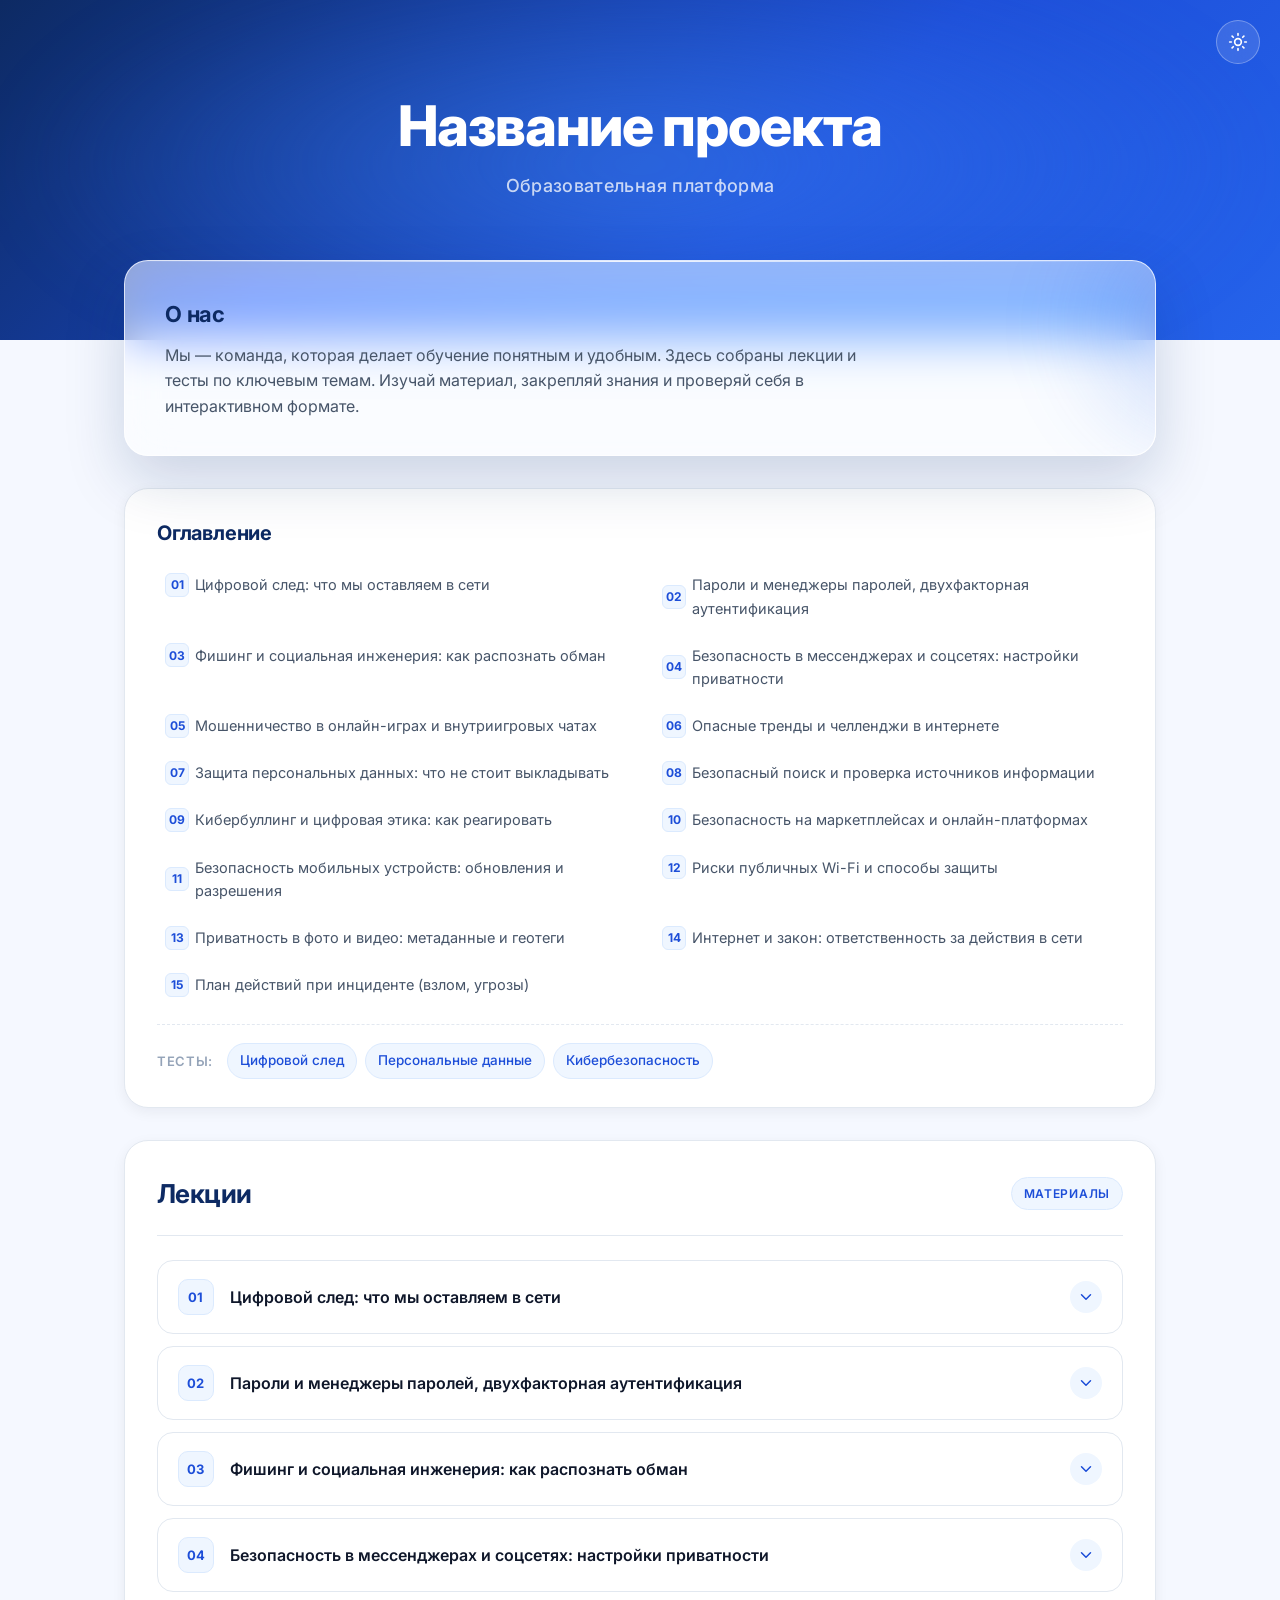
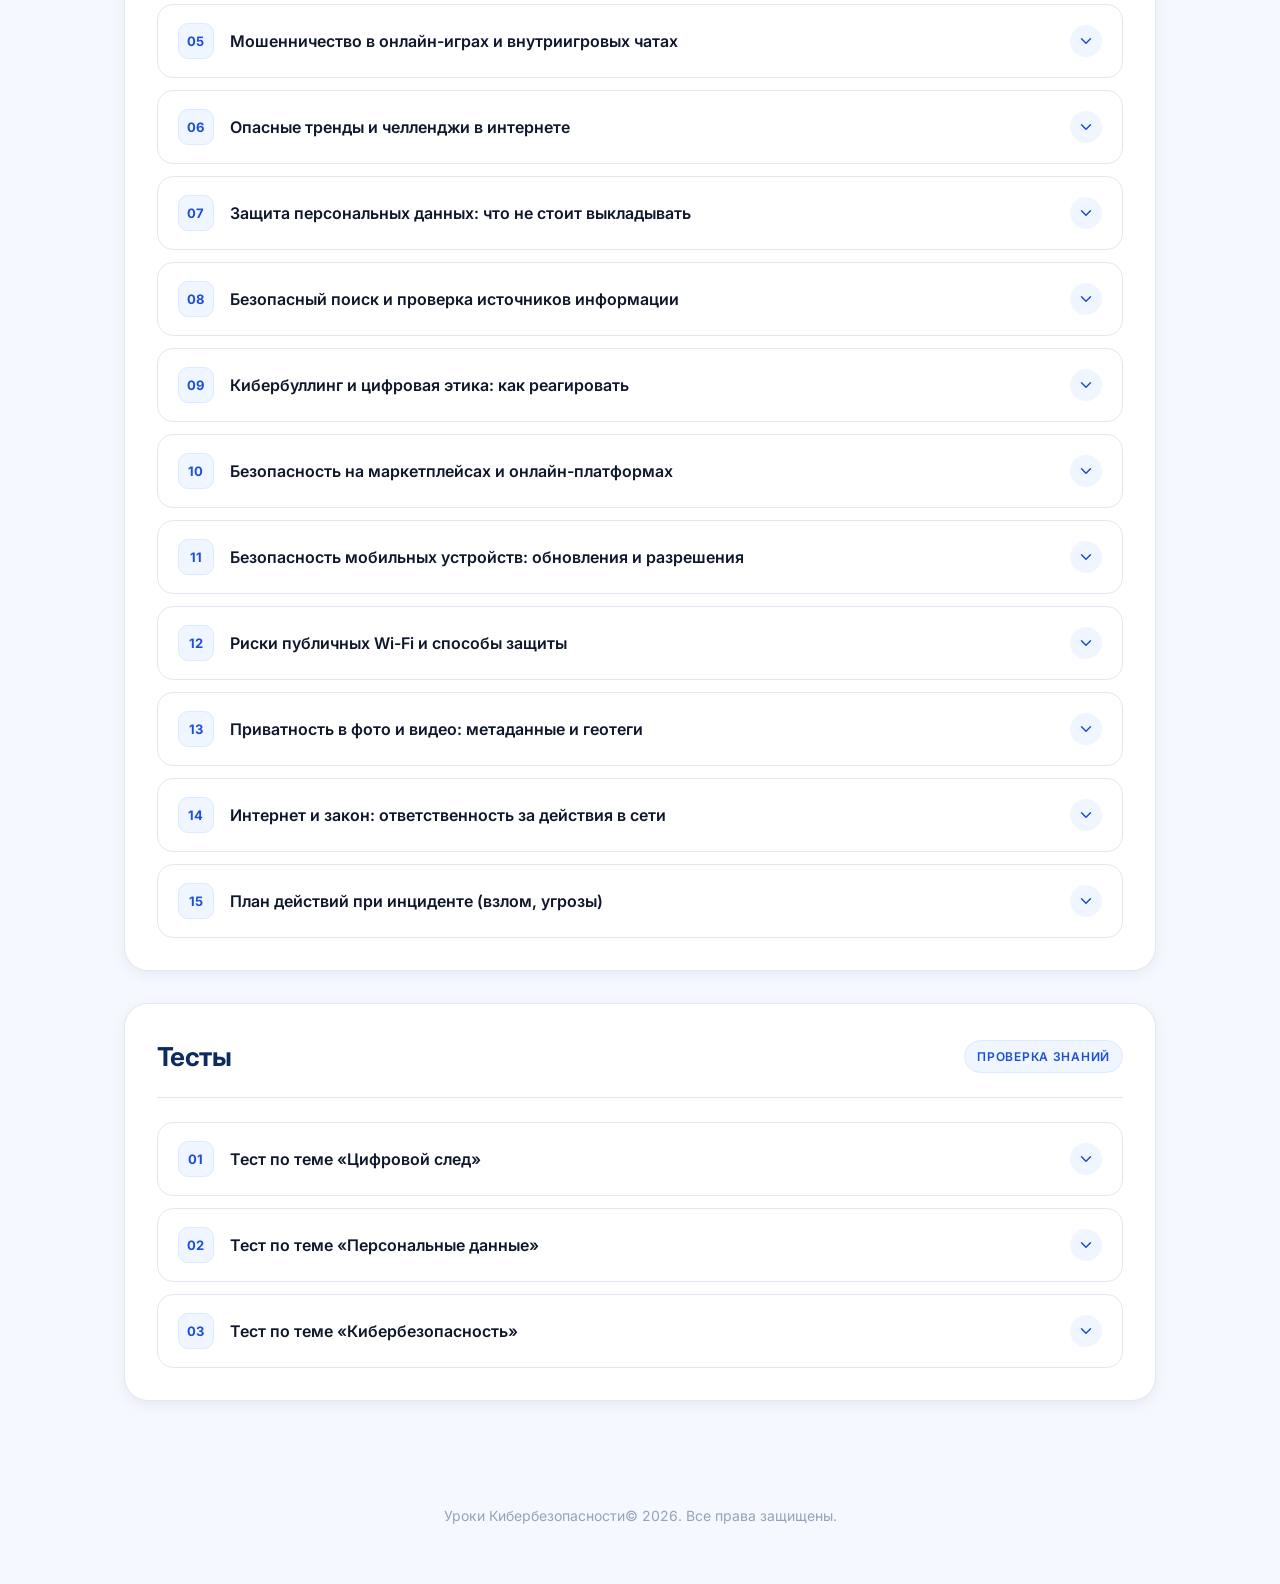
==== commit c64af5fd: "Update index.html" ====
--- a/index.html
+++ b/index.html
@@ -3,11 +3,11 @@
 <head>
   <meta charset="UTF-8" />
   <meta name="viewport" content="width=device-width, initial-scale=1.0" />
-  <title>Проект | Лекции и Тесты</title>
+  <title>Уроки Кибербезопасности</title>
   <link rel="preconnect" href="https://fonts.googleapis.com" />
   <link rel="preconnect" href="https://fonts.gstatic.com" crossorigin />
   <link href="https://fonts.googleapis.com/css2?family=Inter:wght@400;500;600;700;800&display=swap" rel="stylesheet" />
-  <link rel="stylesheet" href="style2.css" />
+  <link rel="stylesheet" href="style.css" />
 </head>
 <body>
 
@@ -682,9 +682,9 @@
   </main>
 
   <footer class="footer">
-    <p>© 2025 Название проекта. Все права защищены.</p>
+    <p>Уроки Кибербезопасности© 2026. Все права защищены.</p>
   </footer>
 
-  <script src="scrypt2.js"></script>
+  <script src="scrypt.js"></script>
 </body>
 </html>
--- a/style.css
+++ b/style.css
@@ -0,0 +1,599 @@
+/* ===================== СВЕТЛАЯ ТЕМА (синяя) ===================== */
+:root {
+  --blue-900: #0a1f44;
+  --blue-800: #0d2a63;
+  --blue-700: #123a8a;
+  --blue-600: #1d4ed8;
+  --blue-500: #2563eb;
+  --blue-400: #3b82f6;
+  --blue-100: #dbeafe;
+  --blue-50:  #eff6ff;
+
+  --ink:      #0f172a;
+  --ink-soft: #475569;
+  --muted:    #94a3b8;
+
+  --bg:       #f5f8ff;
+  --card:     #ffffff;
+  --line:     #e2e8f0;
+
+  --hero-from: #0d2a63;
+  --hero-mid:  #1d4ed8;
+  --hero-to:   #2563eb;
+  --hero-glow: rgba(59, 130, 246, 0.55);
+
+  --about-bg:     rgba(255, 255, 255, 0.55);
+  --about-border: rgba(255, 255, 255, 0.7);
+  --about-glow:   rgba(37, 99, 235, 0.25);
+
+  --ok-bg:    #e7f8ee;
+  --ok-line:  #16a34a;
+  --ok-ink:   #14532d;
+
+  --err-bg:   #fdecec;
+  --err-line: #dc2626;
+  --err-ink:  #7f1d1d;
+
+  --radius-lg: 24px;
+  --radius-md: 16px;
+  --radius-sm: 12px;
+
+  --shadow-sm: 0 4px 14px rgba(15, 23, 42, 0.06);
+  --shadow-md: 0 10px 30px rgba(15, 23, 42, 0.08);
+  --shadow-lg: 0 24px 60px rgba(13, 42, 99, 0.18);
+
+  --ease: cubic-bezier(0.4, 0, 0.2, 1);
+}
+
+/* ===================== ТЁМНАЯ ТЕМА (фиолетовая + тёмно-коричневый) ===================== */
+html[data-theme="dark"] {
+  --blue-900: #1a0f2e;   /* глубокий фиолетовый (тёмный) */
+  --blue-800: #2a1550;
+  --blue-700: #3f1e77;
+  --blue-600: #7c3aed;   /* фиолетовый (акцент) */
+  --blue-500: #8b5cf6;
+  --blue-400: #a78bfa;
+  --blue-100: #3a2260;
+  --blue-50:  #2a1a44;
+
+  --ink:      #f0e6dc;   /* тёплый светлый (контраст к коричневому) */
+  --ink-soft: #c9b8a8;
+  --muted:    #8a7a6c;
+
+  --bg:       #1a120c;   /* тёмно-коричневый фон */
+  --card:     #241a12;   /* карточки — чуть светлее коричневого */
+  --line:     #3a2a1e;
+
+  --hero-from: #2a1550;
+  --hero-mid:  #7c3aed;
+  --hero-to:   #8b5cf6;
+  --hero-glow: rgba(139, 92, 246, 0.55);
+
+  --about-bg:     rgba(50, 32, 22, 0.55);
+  --about-border: rgba(167, 139, 250, 0.22);
+  --about-glow:   rgba(124, 58, 237, 0.35);
+
+  --ok-bg:    #1a2e1e;
+  --ok-line:  #22c55e;
+  --ok-ink:   #bbf7d0;
+
+  --err-bg:   #2e1414;
+  --err-line: #ef4444;
+  --err-ink:  #fecaca;
+
+  --shadow-sm: 0 4px 14px rgba(0, 0, 0, 0.45);
+  --shadow-md: 0 10px 30px rgba(0, 0, 0, 0.55);
+  --shadow-lg: 0 24px 60px rgba(0, 0, 0, 0.65);
+}
+
+* { box-sizing: border-box; margin: 0; padding: 0; }
+html { scroll-behavior: smooth; }
+body {
+  font-family: 'Inter', system-ui, -apple-system, sans-serif;
+  background: var(--bg);
+  color: var(--ink);
+  line-height: 1.6;
+  -webkit-font-smoothing: antialiased;
+  min-height: 100vh;
+  transition: background 0.45s var(--ease), color 0.45s var(--ease);
+}
+
+/* ===================== ШАПКА ===================== */
+.hero {
+  position: relative;
+  background: linear-gradient(135deg, var(--hero-from) 0%, var(--hero-mid) 60%, var(--hero-to) 100%);
+  color: #fff;
+  padding: 96px 24px 140px;
+  overflow: hidden;
+  text-align: center;
+  transition: background 0.45s var(--ease);
+}
+.hero__inner { position: relative; z-index: 2; }
+.hero__title {
+  font-size: clamp(32px, 5vw, 56px);
+  font-weight: 800;
+  letter-spacing: -0.02em;
+  line-height: 1.1;
+}
+.hero__subtitle {
+  margin-top: 14px;
+  font-size: clamp(14px, 1.6vw, 18px);
+  color: rgba(255, 255, 255, 0.75);
+  font-weight: 500;
+  letter-spacing: 0.02em;
+}
+.hero__glow {
+  position: absolute;
+  inset: -40% -20% auto -20%;
+  height: 600px;
+  background: radial-gradient(closest-side, var(--hero-glow), transparent 70%);
+  filter: blur(40px);
+  z-index: 1;
+  pointer-events: none;
+  transition: background 0.45s var(--ease);
+}
+
+.theme-toggle {
+  position: absolute;
+  top: 20px;
+  right: 20px;
+  z-index: 10;
+  width: 44px;
+  height: 44px;
+  display: inline-flex;
+  align-items: center;
+  justify-content: center;
+  border-radius: 50%;
+  border: 1px solid rgba(255, 255, 255, 0.3);
+  background: rgba(255, 255, 255, 0.12);
+  backdrop-filter: blur(10px);
+  -webkit-backdrop-filter: blur(10px);
+  color: #fff;
+  cursor: pointer;
+  transition: background 0.25s var(--ease), transform 0.25s var(--ease);
+}
+.theme-toggle:hover { background: rgba(255, 255, 255, 0.22); transform: rotate(15deg); }
+.theme-toggle .icon-moon { display: none; }
+html[data-theme="dark"] .theme-toggle .icon-sun  { display: none; }
+html[data-theme="dark"] .theme-toggle .icon-moon { display: block; }
+
+/* ===================== ПЛАШКА О НАС ===================== */
+.about-wrap {
+  max-width: 1080px;
+  margin: -80px auto 0;
+  padding: 0 24px;
+  position: relative;
+  z-index: 5;
+}
+.about {
+  position: relative;
+  padding: 36px 40px;
+  border-radius: var(--radius-lg);
+  background: var(--about-bg);
+  backdrop-filter: blur(24px) saturate(180%);
+  -webkit-backdrop-filter: blur(24px) saturate(180%);
+  border: 1px solid var(--about-border);
+  box-shadow: var(--shadow-lg);
+  overflow: hidden;
+  transition: background 0.45s var(--ease), border-color 0.45s var(--ease);
+}
+.about::before {
+  content: "";
+  position: absolute;
+  inset: 0 0 auto 0;
+  height: 1px;
+  background: linear-gradient(90deg, transparent, rgba(255,255,255,0.9), transparent);
+}
+html[data-theme="dark"] .about::before {
+  background: linear-gradient(90deg, transparent, rgba(200,170,255,0.4), transparent);
+}
+.about::after {
+  content: "";
+  position: absolute;
+  top: -50%; right: -20%;
+  width: 320px; height: 320px;
+  background: radial-gradient(closest-side, var(--about-glow), transparent);
+  filter: blur(30px);
+  pointer-events: none;
+  transition: background 0.45s var(--ease);
+}
+.about__title {
+  font-size: 22px;
+  font-weight: 700;
+  color: var(--blue-800);
+  margin-bottom: 10px;
+  letter-spacing: -0.01em;
+  transition: color 0.45s var(--ease);
+}
+html[data-theme="dark"] .about__title { color: var(--blue-400); }
+.about__text { color: var(--ink-soft); font-size: 16px; max-width: 720px; }
+
+/* ===================== ОГЛАВЛЕНИЕ ===================== */
+.toc-wrap {
+  max-width: 1080px;
+  margin: 32px auto 0;
+  padding: 0 24px;
+}
+.toc {
+  background: var(--card);
+  border: 1px solid var(--line);
+  border-radius: var(--radius-lg);
+  box-shadow: var(--shadow-sm);
+  padding: 28px 32px;
+  transition: background 0.45s var(--ease), border-color 0.45s var(--ease);
+}
+.toc__title {
+  font-size: 20px;
+  font-weight: 700;
+  color: var(--blue-800);
+  margin-bottom: 16px;
+  letter-spacing: -0.01em;
+  transition: color 0.45s var(--ease);
+}
+html[data-theme="dark"] .toc__title { color: var(--blue-400); }
+
+.toc__list {
+  list-style: none;
+  counter-reset: toc;
+  display: grid;
+  grid-template-columns: repeat(2, minmax(0, 1fr));
+  gap: 8px 28px;
+  padding: 0;
+}
+.toc__list li { counter-increment: toc; font-size: 14.5px; }
+.toc__list li a {
+  position: relative;
+  display: block;
+  padding: 8px 10px 8px 38px;
+  color: var(--ink-soft);
+  text-decoration: none;
+  border-radius: 10px;
+  transition: background 0.2s var(--ease), color 0.2s var(--ease);
+}
+.toc__list li a::before {
+  content: counter(toc, decimal-leading-zero);
+  position: absolute;
+  left: 8px;
+  top: 50%;
+  transform: translateY(-50%);
+  font-size: 12px;
+  font-weight: 700;
+  color: var(--blue-600);
+  background: var(--blue-50);
+  border: 1px solid var(--blue-100);
+  width: 22px;
+  height: 22px;
+  display: flex;
+  align-items: center;
+  justify-content: center;
+  border-radius: 6px;
+  transition: background 0.45s var(--ease), border-color 0.45s var(--ease), color 0.45s var(--ease);
+}
+.toc__list li a:hover { background: var(--blue-50); color: var(--blue-700); }
+html[data-theme="dark"] .toc__list li a:hover { color: var(--blue-400); }
+
+.toc__tests {
+  margin-top: 20px;
+  padding-top: 18px;
+  border-top: 1px dashed var(--line);
+  display: flex;
+  flex-wrap: wrap;
+  align-items: center;
+  gap: 8px;
+}
+.toc__tests-label {
+  font-size: 13px;
+  font-weight: 600;
+  color: var(--muted);
+  text-transform: uppercase;
+  letter-spacing: 0.05em;
+  margin-right: 6px;
+}
+.toc__tests a {
+  font-size: 13.5px;
+  font-weight: 500;
+  color: var(--blue-600);
+  background: var(--blue-50);
+  padding: 6px 12px;
+  border-radius: 999px;
+  text-decoration: none;
+  border: 1px solid var(--blue-100);
+  transition: all 0.2s var(--ease);
+}
+.toc__tests a:hover {
+  background: var(--blue-600);
+  color: #fff;
+  border-color: var(--blue-600);
+}
+
+/* ===================== ОСНОВНОЙ КОНТЕНТ ===================== */
+.content {
+  max-width: 1080px;
+  margin: 32px auto 64px;
+  padding: 0 24px;
+  display: grid;
+  gap: 32px;
+}
+.panel {
+  background: var(--card);
+  border-radius: var(--radius-lg);
+  border: 1px solid var(--line);
+  box-shadow: var(--shadow-sm);
+  padding: 32px;
+  transition: background 0.45s var(--ease), border-color 0.45s var(--ease), box-shadow 0.45s var(--ease);
+}
+.panel:hover { box-shadow: var(--shadow-md); }
+.panel__header {
+  display: flex;
+  align-items: center;
+  justify-content: space-between;
+  gap: 16px;
+  margin-bottom: 24px;
+  padding-bottom: 20px;
+  border-bottom: 1px solid var(--line);
+}
+.panel__title {
+  font-size: 26px;
+  font-weight: 700;
+  color: var(--blue-800);
+  letter-spacing: -0.02em;
+  transition: color 0.45s var(--ease);
+}
+html[data-theme="dark"] .panel__title { color: var(--blue-400); }
+.panel__badge {
+  font-size: 12px;
+  font-weight: 600;
+  color: var(--blue-600);
+  background: var(--blue-50);
+  border: 1px solid var(--blue-100);
+  padding: 6px 12px;
+  border-radius: 999px;
+  text-transform: uppercase;
+  letter-spacing: 0.06em;
+  white-space: nowrap;
+  transition: background 0.45s var(--ease), border-color 0.45s var(--ease), color 0.45s var(--ease);
+}
+
+/* ===================== АККОРДЕОН ===================== */
+.accordion { display: flex; flex-direction: column; gap: 12px; }
+.item {
+  border: 1px solid var(--line);
+  border-radius: var(--radius-md);
+  background: var(--card);
+  overflow: hidden;
+  transition: border-color 0.3s var(--ease), box-shadow 0.3s var(--ease), background 0.45s var(--ease);
+}
+.item:hover { border-color: var(--blue-100); }
+.item.is-open {
+  border-color: var(--blue-400);
+  box-shadow: 0 0 0 4px rgba(59, 130, 246, 0.08);
+}
+html[data-theme="dark"] .item.is-open {
+  box-shadow: 0 0 0 4px rgba(167, 139, 250, 0.12);
+}
+.item.item--flash { animation: flash 1.6s var(--ease); }
+@keyframes flash {
+  0%   { box-shadow: 0 0 0 0 rgba(59, 130, 246, 0.45); }
+  60%  { box-shadow: 0 0 0 10px rgba(59, 130, 246, 0); }
+  100% { box-shadow: 0 0 0 0 rgba(59, 130, 246, 0); }
+}
+html[data-theme="dark"] .item.item--flash { animation: flashDark 1.6s var(--ease); }
+@keyframes flashDark {
+  0%   { box-shadow: 0 0 0 0 rgba(167, 139, 250, 0.5); }
+  60%  { box-shadow: 0 0 0 10px rgba(167, 139, 250, 0); }
+  100% { box-shadow: 0 0 0 0 rgba(167, 139, 250, 0); }
+}
+
+.item__head {
+  width: 100%;
+  display: flex;
+  align-items: center;
+  gap: 16px;
+  padding: 18px 20px;
+  background: transparent;
+  border: none;
+  cursor: pointer;
+  text-align: left;
+  font-family: inherit;
+  color: var(--ink);
+  transition: background 0.25s var(--ease);
+}
+.item__head:hover { background: var(--blue-50); }
+.item__num {
+  font-size: 13px;
+  font-weight: 700;
+  color: var(--blue-600);
+  background: var(--blue-50);
+  border: 1px solid var(--blue-100);
+  width: 36px;
+  height: 36px;
+  display: inline-flex;
+  align-items: center;
+  justify-content: center;
+  border-radius: 10px;
+  flex-shrink: 0;
+  letter-spacing: 0.02em;
+  transition: all 0.3s var(--ease);
+}
+.item.is-open .item__num {
+  background: var(--blue-600);
+  border-color: var(--blue-600);
+  color: #fff;
+}
+.item__name { flex: 1; font-size: 16px; font-weight: 600; color: var(--ink); transition: color 0.45s var(--ease); }
+.item__arrow {
+  display: inline-flex;
+  align-items: center;
+  justify-content: center;
+  width: 32px;
+  height: 32px;
+  border-radius: 50%;
+  color: var(--blue-600);
+  background: var(--blue-50);
+  flex-shrink: 0;
+  transition: transform 0.4s var(--ease), background 0.3s var(--ease), color 0.3s var(--ease);
+}
+.item.is-open .item__arrow {
+  transform: rotate(180deg);
+  background: var(--blue-600);
+  color: #fff;
+}
+.item__body {
+  max-height: 0;
+  opacity: 0;
+  overflow: hidden;
+  transition: max-height 0.5s var(--ease), opacity 0.35s var(--ease);
+}
+.item.is-open .item__body { opacity: 1; }
+.item__content {
+  padding: 4px 20px 22px 72px;
+  color: var(--ink-soft);
+  font-size: 15px;
+  display: flex;
+  flex-direction: column;
+  gap: 12px;
+  transition: color 0.45s var(--ease);
+}
+.item__content .muted { color: var(--muted); font-size: 14px; }
+
+/* ===================== КНОПКИ ===================== */
+.btn {
+  align-self: flex-start;
+  margin-top: 6px;
+  padding: 10px 20px;
+  border: none;
+  border-radius: 12px;
+  background: linear-gradient(135deg, var(--blue-600), var(--blue-500));
+  color: #fff;
+  font-family: inherit;
+  font-size: 14px;
+  font-weight: 600;
+  cursor: pointer;
+  box-shadow: 0 6px 16px rgba(37, 99, 235, 0.28);
+  transition: transform 0.2s var(--ease), box-shadow 0.3s var(--ease), filter 0.2s var(--ease), opacity 0.2s var(--ease);
+}
+html[data-theme="dark"] .btn {
+  box-shadow: 0 6px 16px rgba(124, 58, 237, 0.35);
+}
+.btn:hover { transform: translateY(-2px); box-shadow: 0 10px 22px rgba(37, 99, 235, 0.35); filter: brightness(1.05); }
+html[data-theme="dark"] .btn:hover { box-shadow: 0 10px 22px rgba(124, 58, 237, 0.45); }
+.btn:active { transform: translateY(0); }
+.btn[disabled] { opacity: 0.55; cursor: not-allowed; transform: none; box-shadow: none; }
+
+.btn--ghost {
+  background: transparent;
+  color: var(--blue-600);
+  border: 1.5px solid var(--blue-400);
+  box-shadow: none;
+}
+.btn--ghost:hover {
+  background: var(--blue-50);
+  color: var(--blue-700);
+  box-shadow: none;
+}
+html[data-theme="dark"] .btn--ghost:hover { color: var(--blue-400); }
+
+/* ===================== ТЕСТ ===================== */
+.quiz { display: flex; flex-direction: column; gap: 18px; }
+.quiz__q {
+  border: 1px solid var(--line);
+  border-radius: var(--radius-md);
+  padding: 18px;
+  background: var(--bg);
+  transition: border-color 0.25s var(--ease), background 0.45s var(--ease);
+}
+.quiz__q-title {
+  font-size: 15px;
+  color: var(--ink);
+  margin-bottom: 12px;
+  line-height: 1.5;
+  transition: color 0.45s var(--ease);
+}
+.quiz__opt {
+  display: flex;
+  align-items: flex-start;
+  gap: 10px;
+  padding: 10px 14px;
+  border-radius: 10px;
+  border: 1px solid transparent;
+  cursor: pointer;
+  font-size: 14.5px;
+  color: var(--ink-soft);
+  transition: background 0.2s var(--ease), border-color 0.2s var(--ease), color 0.2s var(--ease);
+  margin-bottom: 6px;
+}
+.quiz__opt:hover { background: var(--blue-50); color: var(--ink); }
+.quiz__opt input {
+  accent-color: var(--blue-600);
+  margin-top: 4px;
+  flex-shrink: 0;
+  cursor: pointer;
+}
+
+.quiz__opt.is-correct {
+  background: var(--ok-bg);
+  border-color: var(--ok-line);
+  color: var(--ok-ink);
+}
+.quiz__opt.is-wrong {
+  background: var(--err-bg);
+  border-color: var(--err-line);
+  color: var(--err-ink);
+}
+.quiz__opt.is-correct input, .quiz__opt.is-wrong input { accent-color: currentColor; }
+
+.quiz.is-checked .quiz__opt { cursor: default; }
+.quiz.is-checked .quiz__opt:hover { background: inherit; }
+.quiz.is-checked .quiz__opt.is-correct:hover { background: var(--ok-bg); }
+.quiz.is-checked .quiz__opt.is-wrong:hover { background: var(--err-bg); }
+.quiz.is-checked .quiz__opt:not(.is-correct):not(.is-wrong) {
+  border-color: var(--line);
+  background: transparent;
+}
+
+.quiz__actions {
+  display: flex;
+  flex-wrap: wrap;
+  gap: 12px;
+  align-items: center;
+}
+
+.quiz__result {
+  font-size: 15px;
+  font-weight: 600;
+  padding: 14px 18px;
+  border-radius: 12px;
+  border: 1px solid var(--line);
+  background: var(--bg);
+  color: var(--ink);
+  transition: background 0.45s var(--ease), border-color 0.45s var(--ease), color 0.45s var(--ease);
+}
+.quiz__result.is-pass {
+  background: var(--ok-bg);
+  border-color: var(--ok-line);
+  color: var(--ok-ink);
+}
+.quiz__result.is-fail {
+  background: var(--err-bg);
+  border-color: var(--err-line);
+  color: var(--err-ink);
+}
+
+/* ===================== ФУТЕР ===================== */
+.footer { text-align: center; padding: 40px 24px 56px; color: var(--muted); font-size: 14px; }
+
+/* ===================== АДАПТИВ ===================== */
+@media (max-width: 720px) {
+  .toc__list { grid-template-columns: 1fr; }
+}
+@media (max-width: 640px) {
+  .hero { padding: 72px 20px 120px; }
+  .theme-toggle { top: 14px; right: 14px; }
+  .about { padding: 26px 22px; }
+  .toc { padding: 22px 20px; }
+  .panel { padding: 22px 18px; }
+  .panel__header { flex-direction: column; align-items: flex-start; }
+  .item__content { padding: 4px 16px 20px 16px; }
+  .item__num { width: 32px; height: 32px; font-size: 12px; }
+  .quiz__q { padding: 14px; }
+}
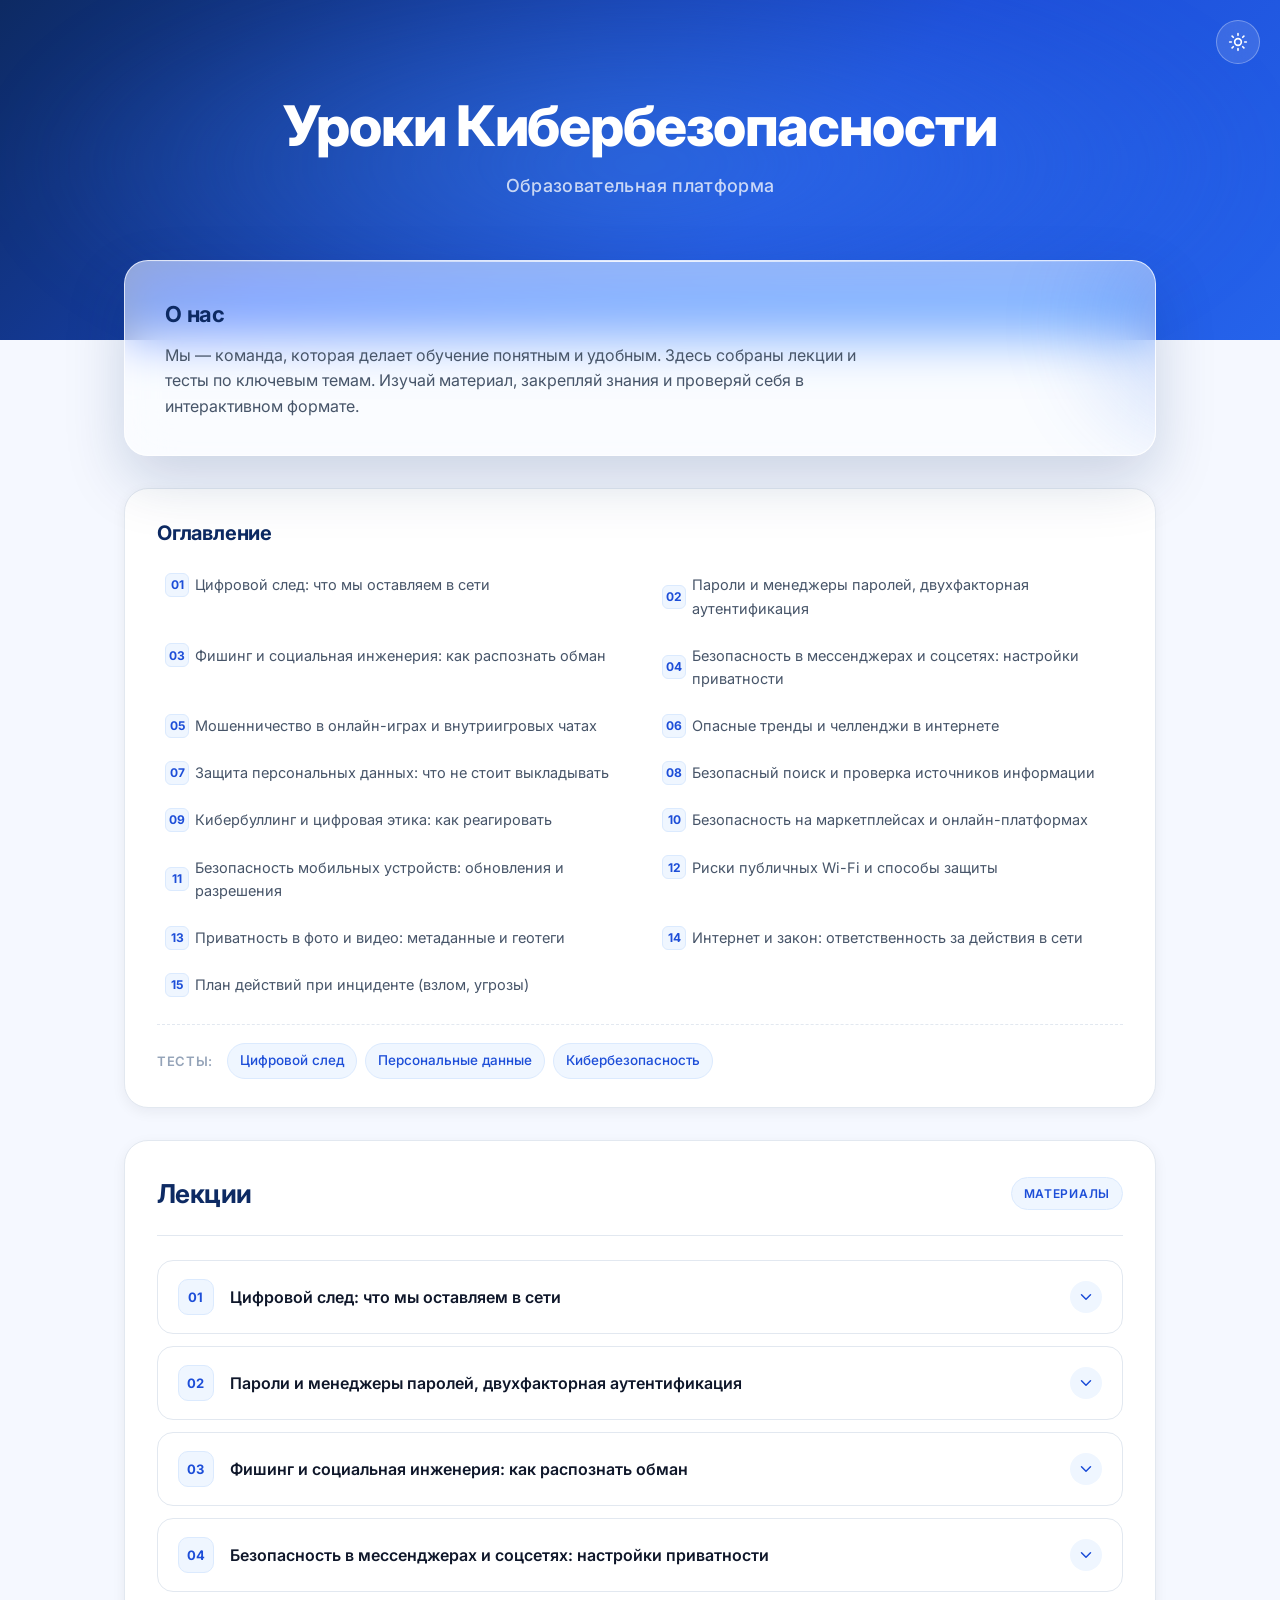
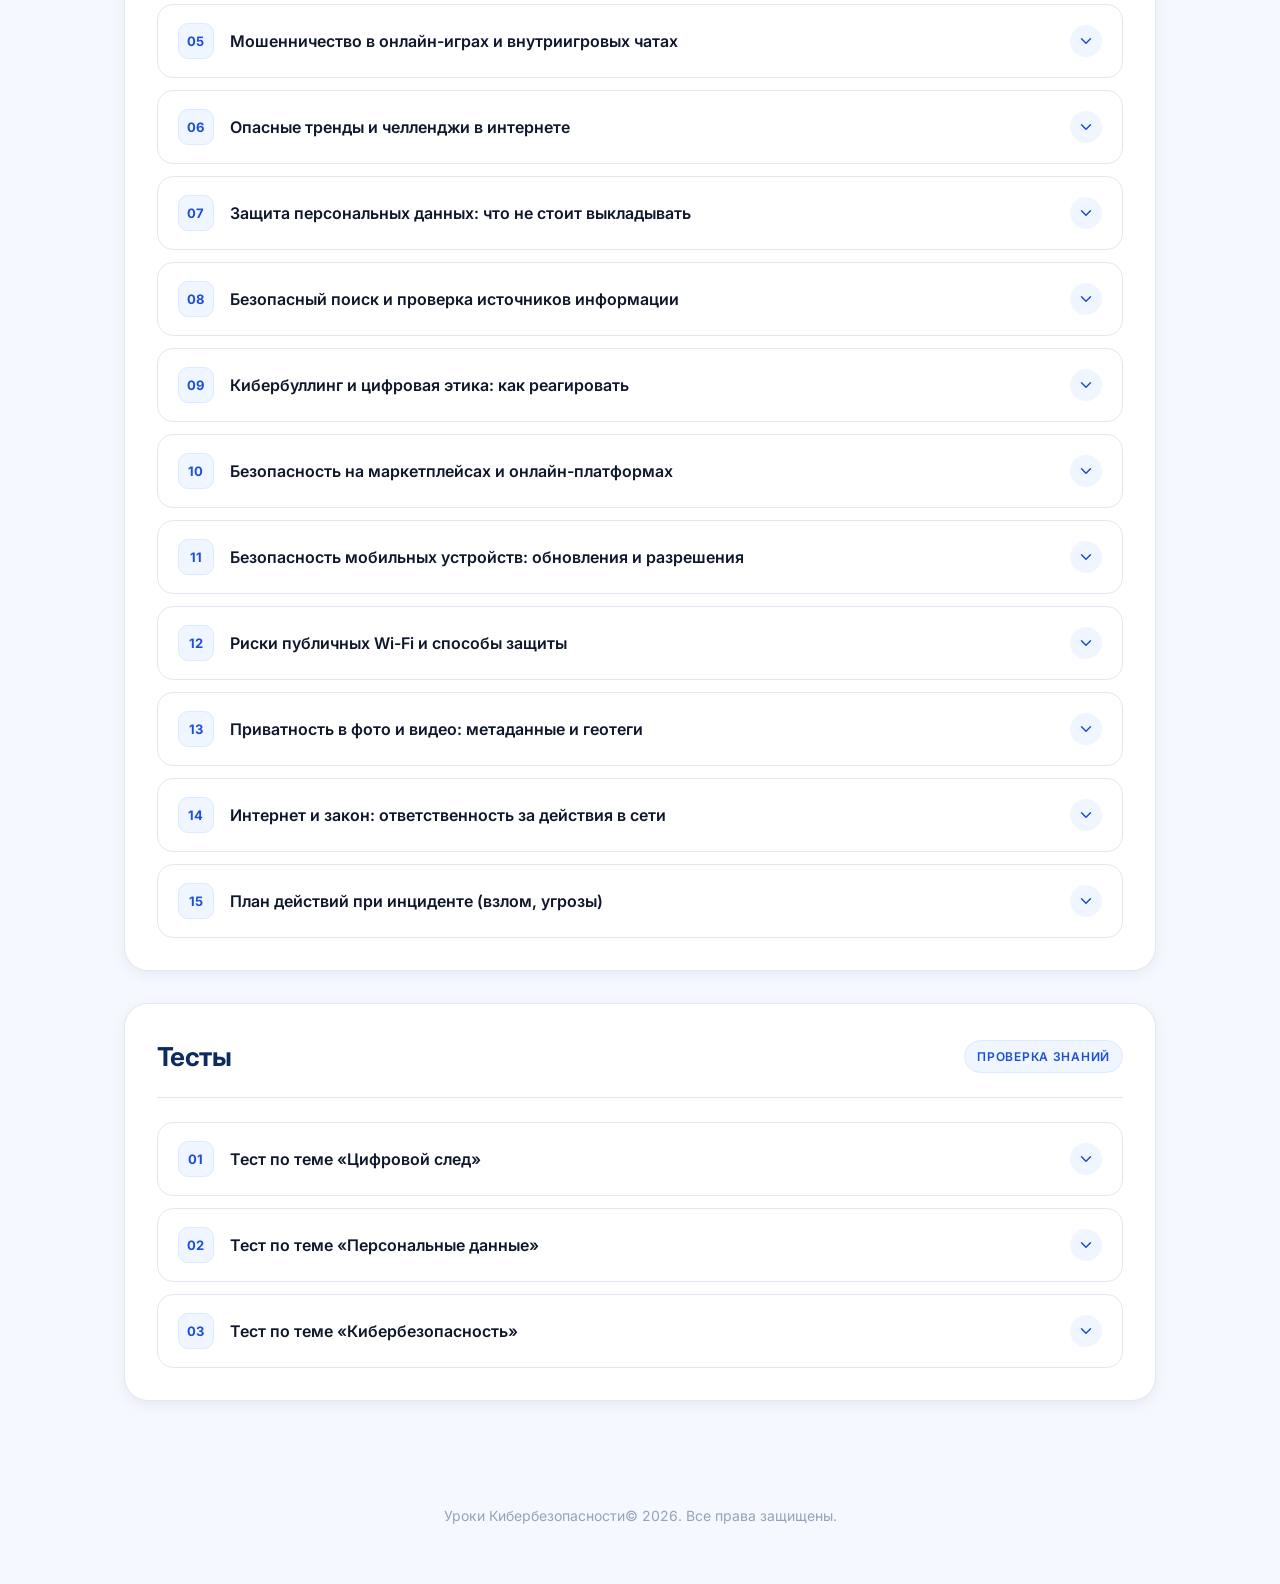
==== commit f56d1f56: "Update index.html" ====
--- a/index.html
+++ b/index.html
@@ -26,7 +26,7 @@
     </button>
 
     <div class="hero__inner">
-      <h1 class="hero__title">Название проекта</h1>
+      <h1 class="hero__title">Уроки Кибербезопасности</h1>
       <p class="hero__subtitle">Образовательная платформа</p>
     </div>
     <div class="hero__glow"></div>
